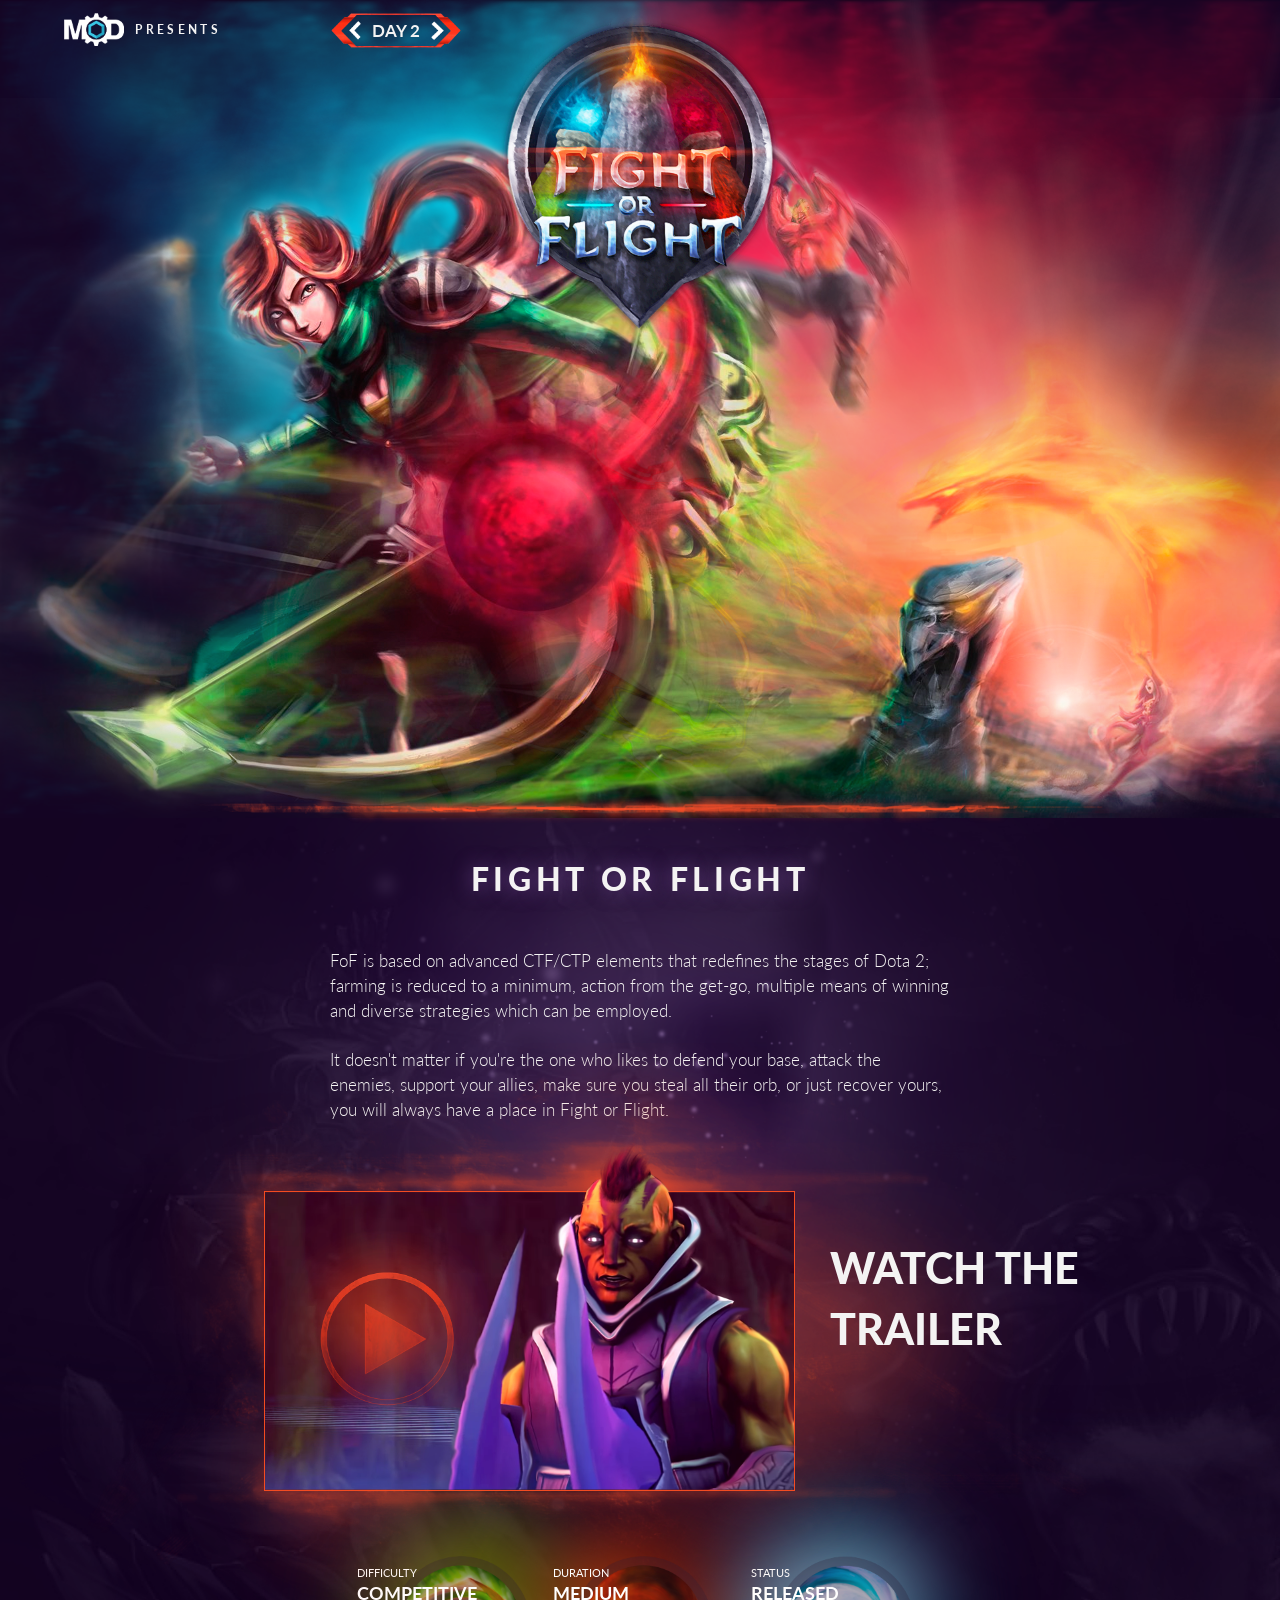
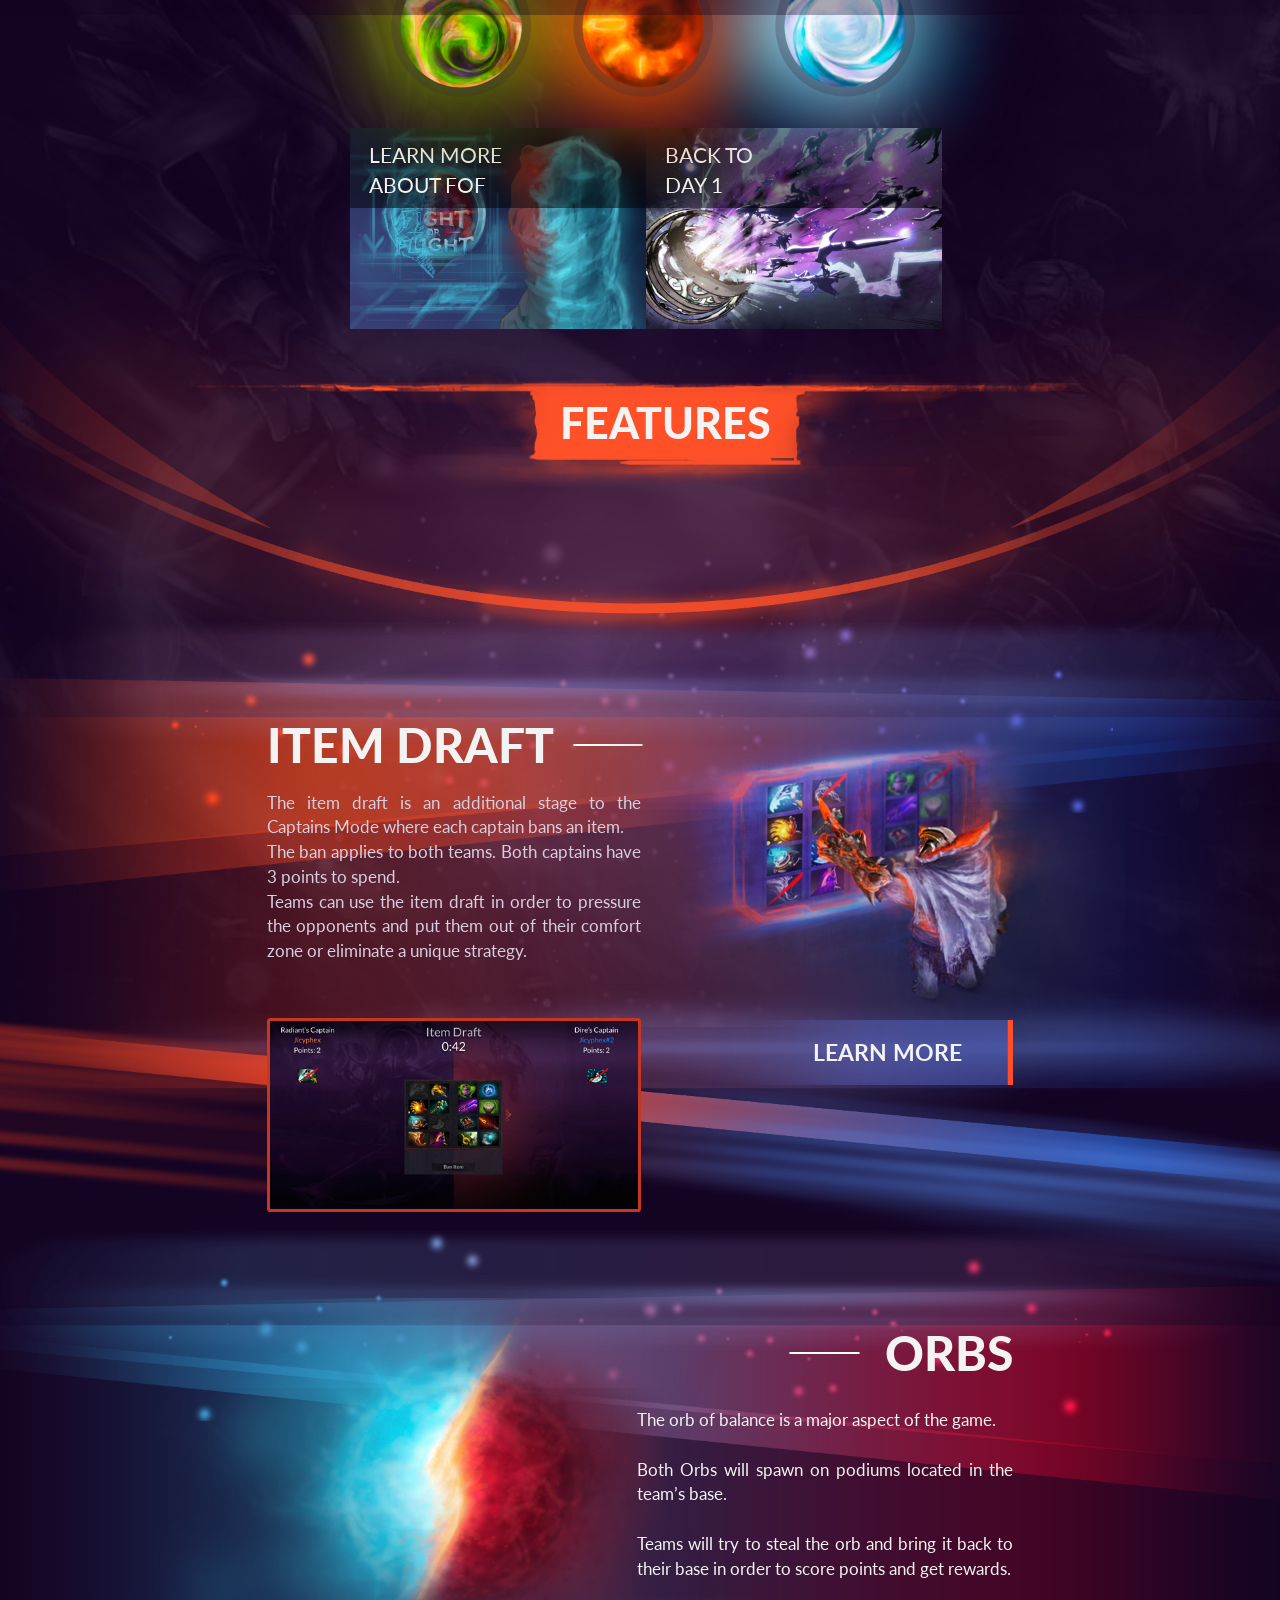
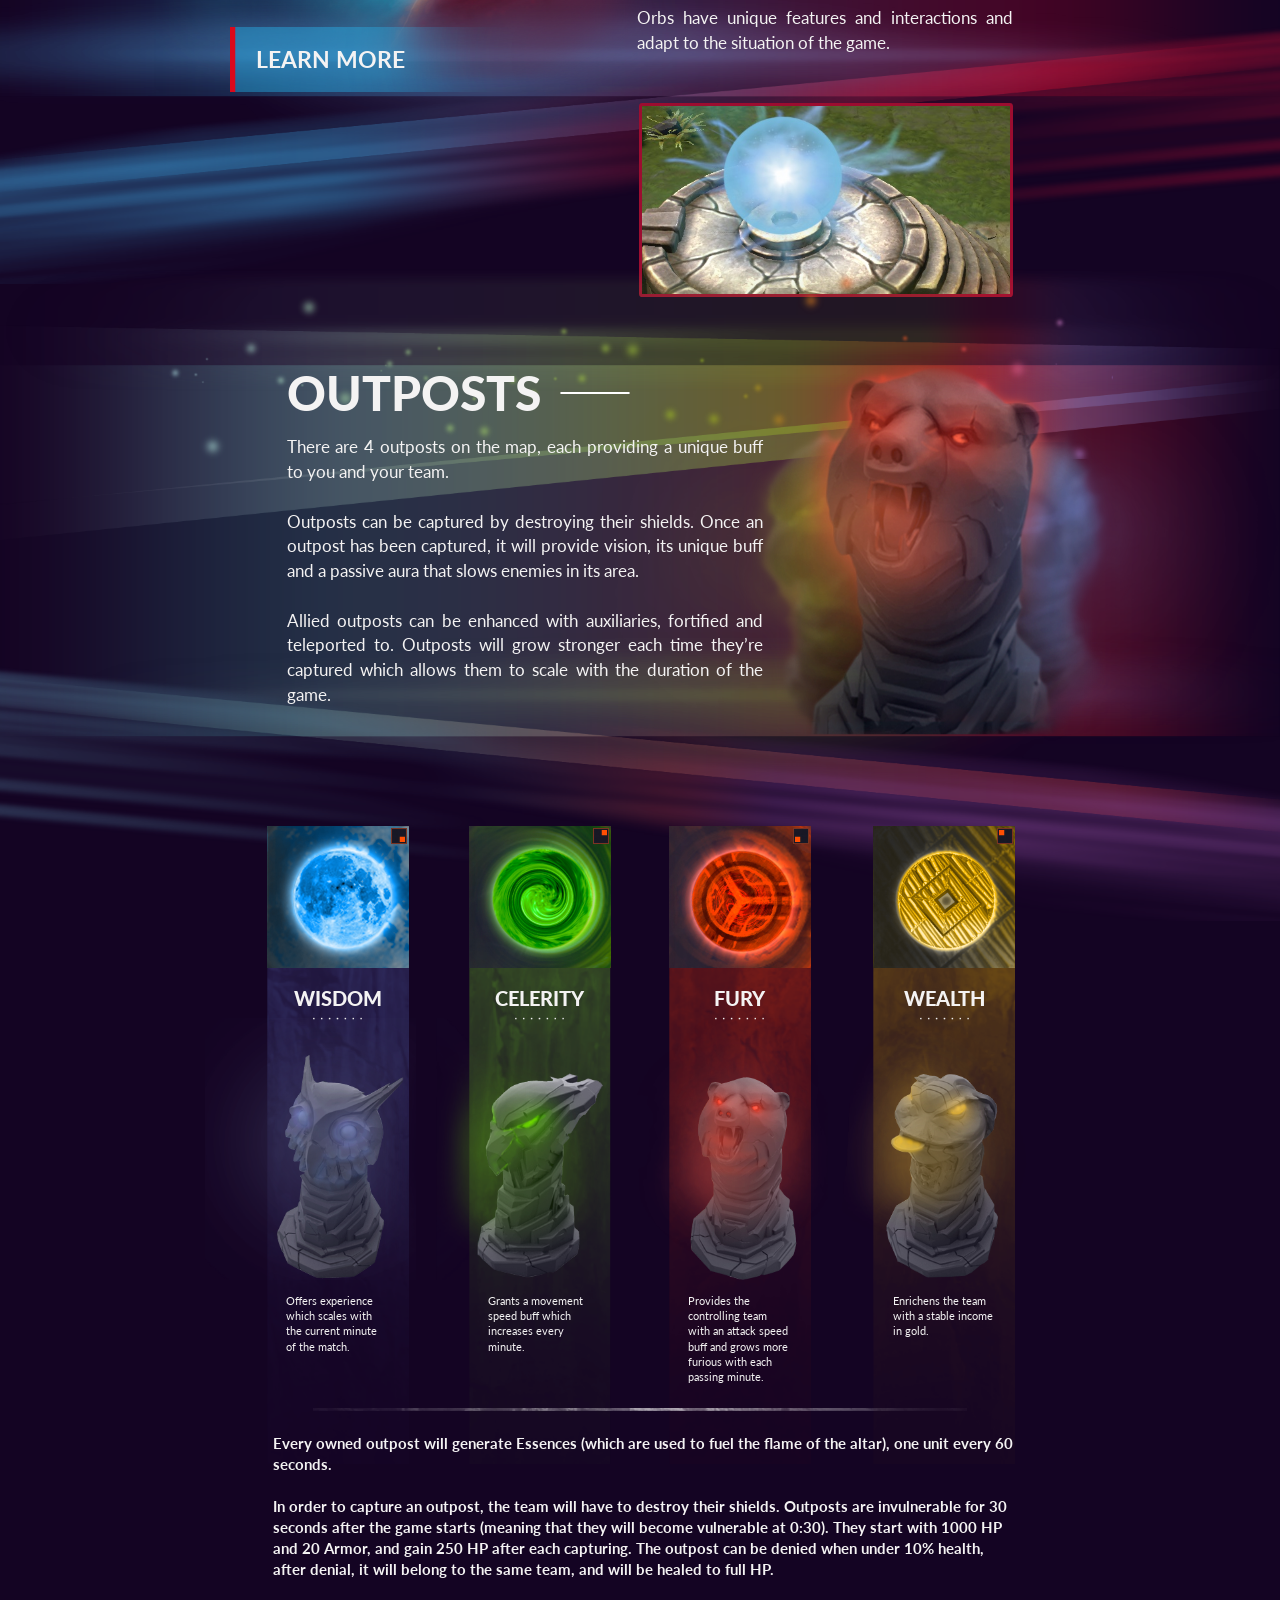
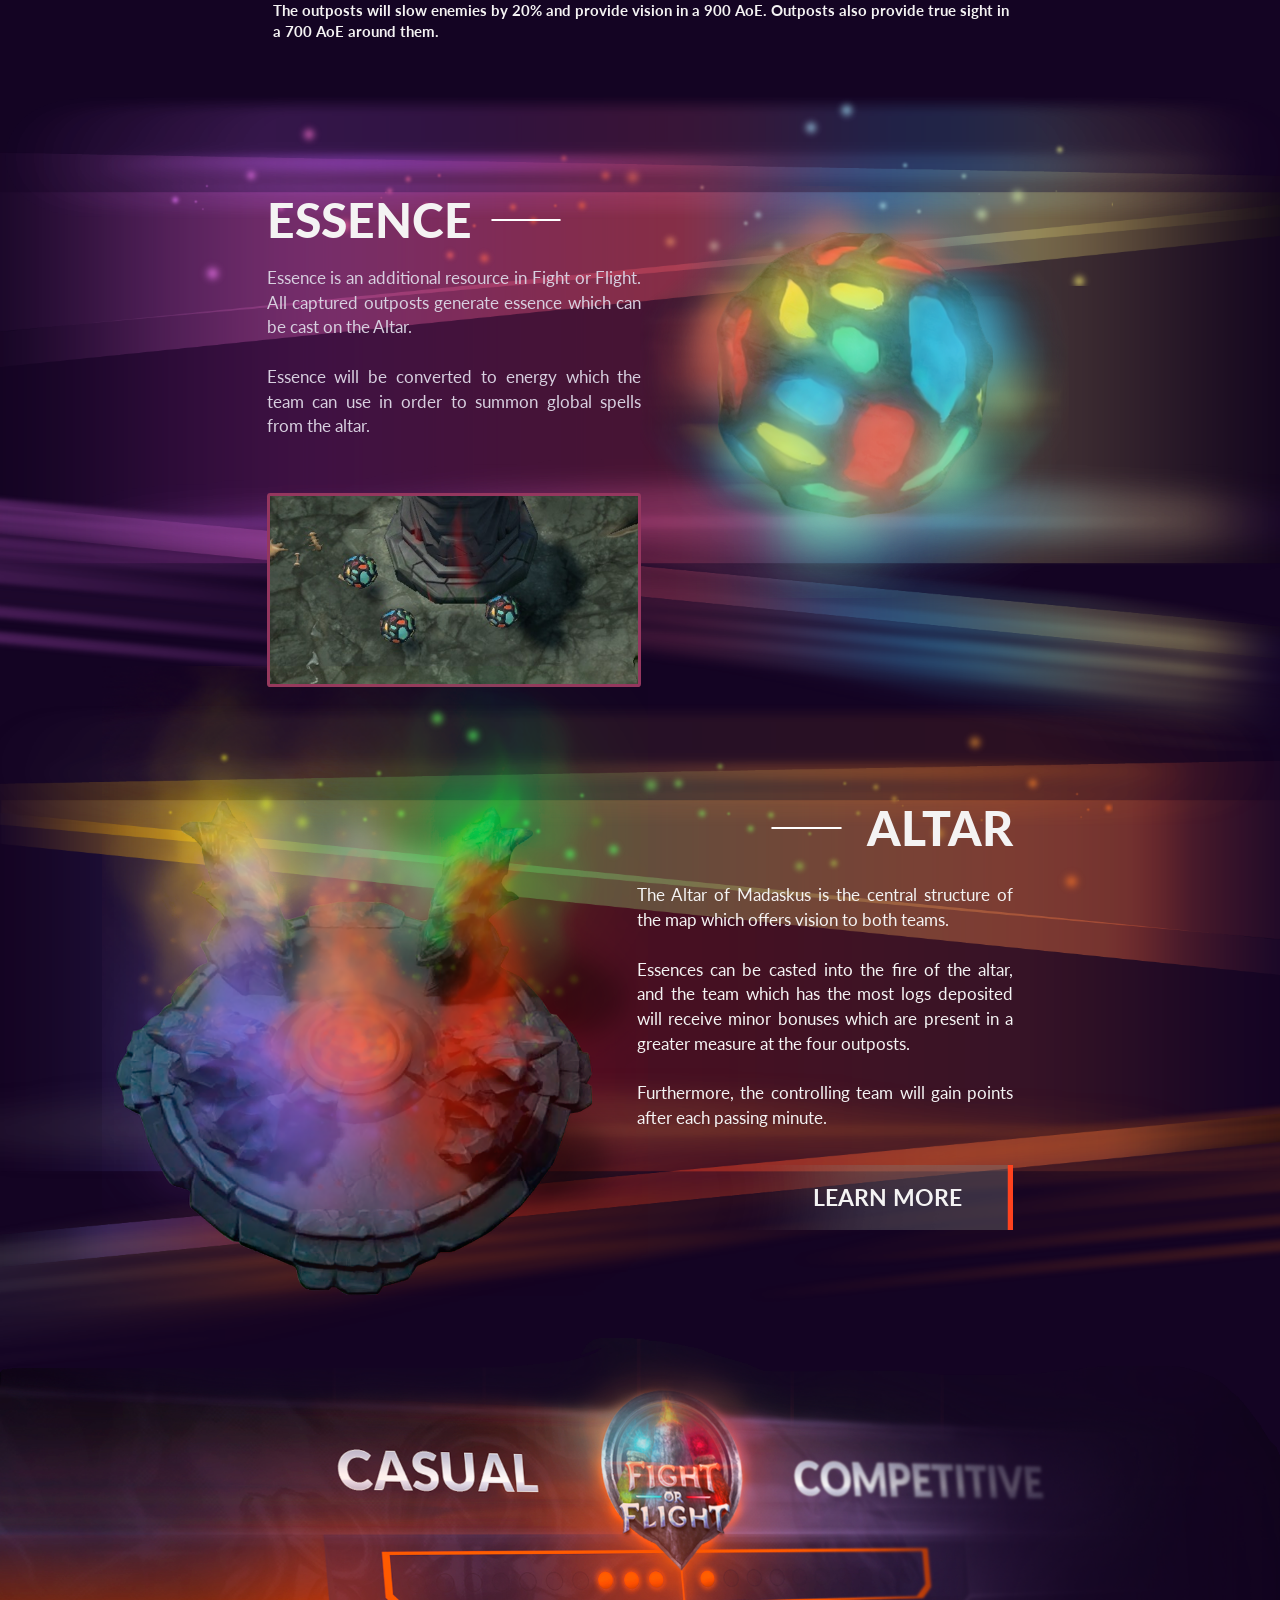
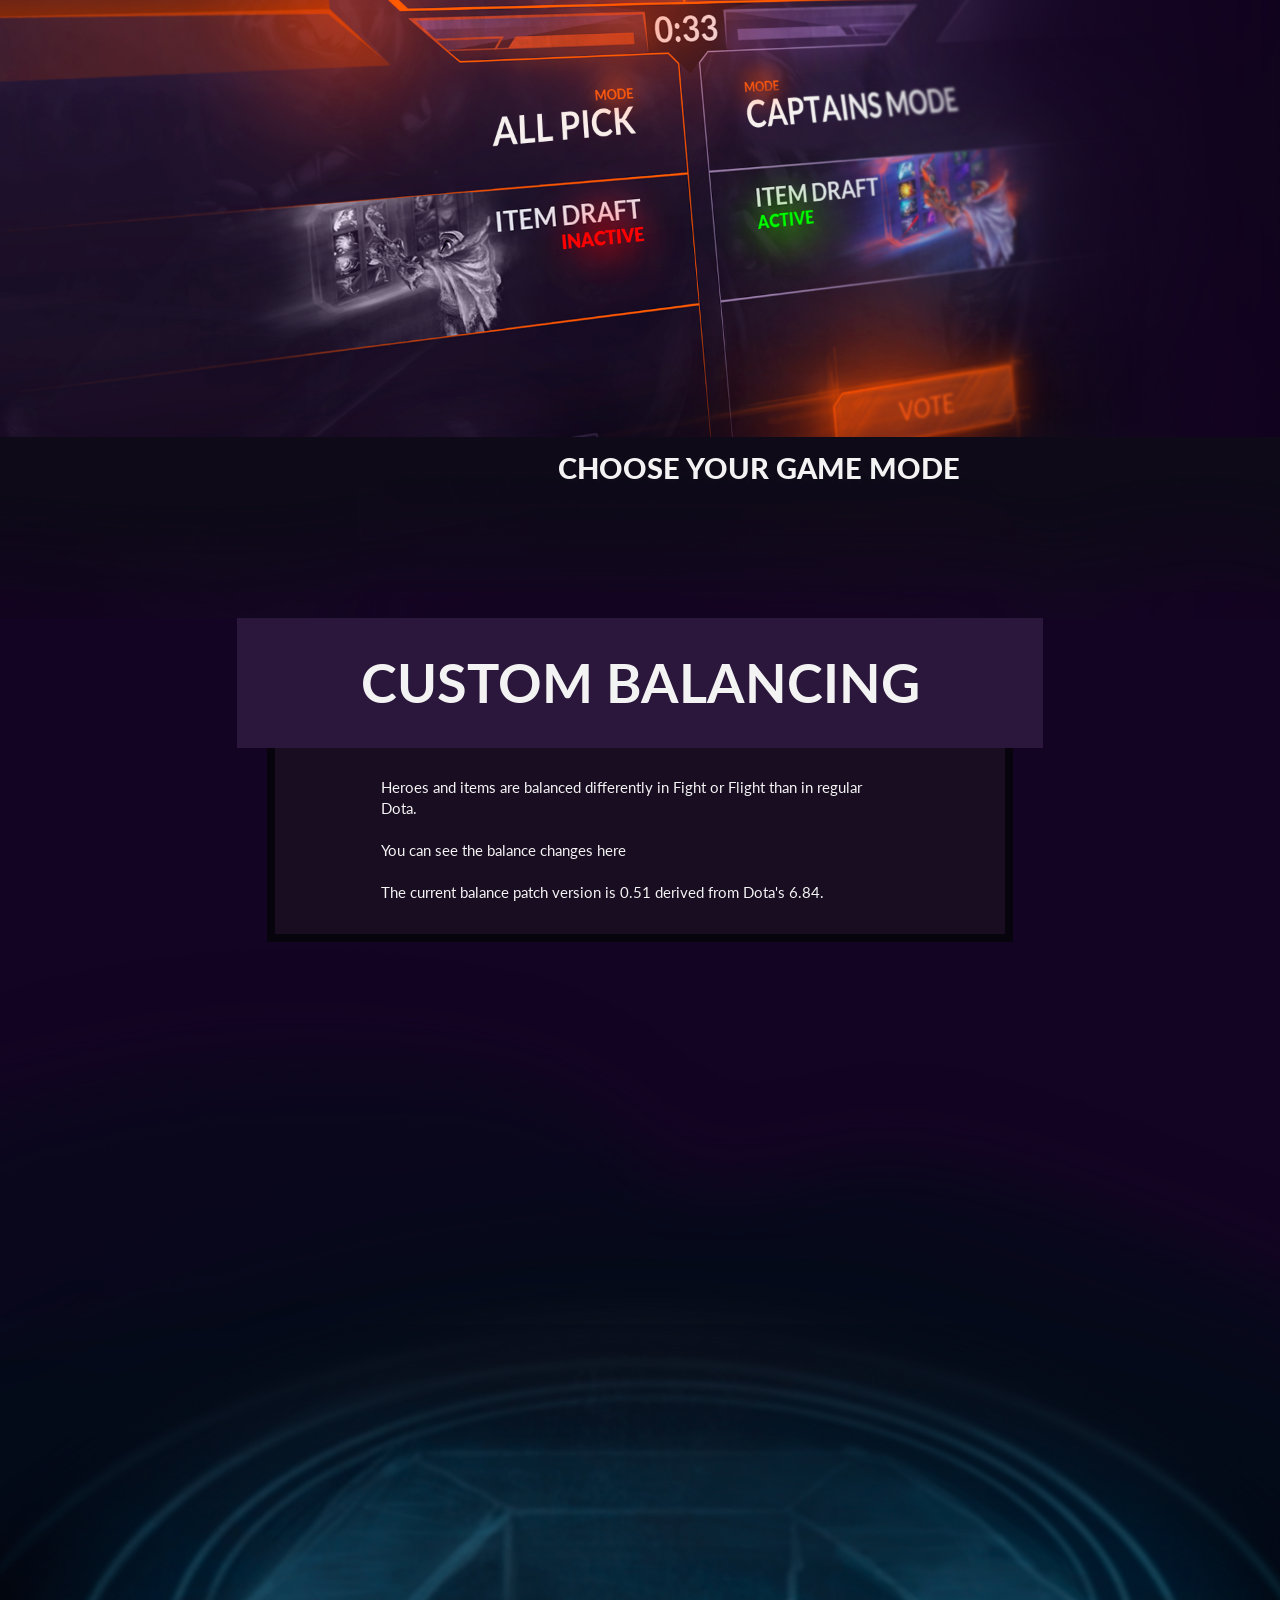
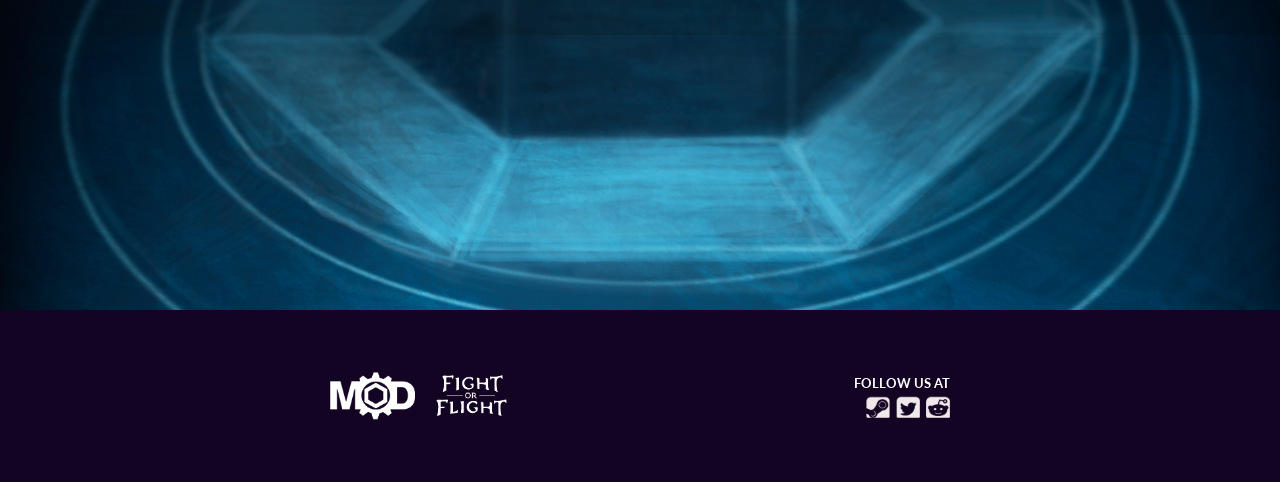
==== day2.html @ 3e9f9782 "Added day 2" ====
<!DOCTYPE html>
<html>
<head>
	<meta name="robots" content="noindex">

	<title>Fight or Flight - Day 2 The Game</title>
	<!--[if IE]><link rel="shortcut icon" href="images/favicons/ie-fof.ico"><![endif]-->
	<link rel="icon" href="images/favicons/modern-fof.png">
	<link rel="apple-touch-icon-precomposed" href="images/favicons/apple-touch-fof.png">
	<link rel="stylesheet" type="text/css" href="css/bootstrap.css">
	<link href='https://fonts.googleapis.com/css?family=Lato:400,300,700,900' rel='stylesheet' type='text/css'>
	<link rel="stylesheet" type="text/css" href="css/day2.css">
</head>
<body>
	<div id="fof-header">
		<img class="logo" src="/images/day2/logo.png"></img>
		<img class="mod-logo" src="/images/day2/full-mod-logo.png">
		<div class="presents-text">Presents</div>
		<div id="nav">
			<div class="text">Day 2</div>
			<a href="/day1.html">
				<div class="prev">
					<div class="left"></div>
				</div>
			</a>
			<a href="/day1.html">
				<div class="next">
					<div class="right"></div>
				</div>
			</a>
		</div>
		<div class="divider-main"></div>
	</div>

	<div id="main">
		<div class="title">Fight or Flight</div>
		<div class="description">
			FoF is based on advanced CTF/CTP elements that redefines the stages of Dota 2; farming is reduced to a minimum, action from the get-go, multiple means of winning and diverse strategies which can be employed.
			<br/>
			<br/>
			It doesn't matter if you're the one who likes to defend your base, attack the 
			enemies, support your allies, make sure you steal all their orb, or just recover yours, you will always have a place in Fight or Flight.
		</div>
		
		<div id="trailer">
			<div class="background"></div>
			<div class="video"></div>
			<div class="anti-mage"></div>
			<a href="#">
				<div class="play-button"></div>
			</a>
			<div class="text">Watch the trailer</div>
		</div>

		<div id="characteristics">
			<div class="icon-blur difficulty"></div>
			<div class="icon-blur duration"></div>
			<div class="icon-blur status"></div>

			<div class="icon difficulty"></div>
			<div class="icon duration"></div>
			<div class="icon status"></div>

			<div class="shadow"></div>
			
			<div class="info">
				<div class="characteristic first">
					<div class="title">Difficulty</div>
					<div class="text">Competitive</div>
				</div>

				<div class="characteristic second">
					<div class="title">Duration</div>
					<div class="text">Medium</div>
				</div>

				<div class="characteristic third">
					<div class="title">Status</div>
					<div class="text">Released</div>
				</div>
			</div>
		</div>

		<div id="banners">
			<a href="#">
				<div class="banner learn-fof">
					<div class="title">Learn more<br/> about FoF</div>
				</div>
			</a>
			
			<a href="#">
				<div class="banner day-one">
					<div class="title">Back to<br/> Day 1</div>
				</div>
			</a>
		</div>

		<div id="features">
			<div class="background"></div>
			<div class="title"><div class="text">Features</div></div>
		</div>

		<div id="item-draft">
			<div class="background"></div>
			<div class="particles"></div>
			<div class="art"></div>
			<div class="title">Item Draft</div>
			<img class="image" src="images/day2/itemdraft-main.png"></img>
			<a href="#"><div class="learn"><div class="text">Learn more</div></div></a>
			<img class="screen" src="images/day2/itemdraft-screen.png"></img>
			<div class="description">
				The item draft is an additional stage to the Captains Mode where each captain bans an item.<br/>
				The ban applies to both teams. Both captains have 3 points to spend.<br/>
				Teams can use the item draft in order to pressure the opponents and put them out of their comfort zone or eliminate a unique strategy.
			</div>
		</div>

		<div id="orbs">
			<div class="background"></div>
			<div class="particles"></div>
			<div class="art"></div>
			<div class="title">Orbs</div>
			<img class="image" src="images/day2/orbs-main.png"></img>
			<a href="#"><div class="learn"><div class="text">Learn more</div></div></a>
			<div class="screen"></div>
			<div class="description">
				The orb of balance is a major aspect of the game.  
				<br/>
				<br/>
				Both Orbs will spawn on podiums located in the team’s base.
				<br/>
				<br/>
				Teams will try to steal the orb and bring it back to their base in order to score points and get rewards.
				<br/>
				<br/>
				Orbs have unique features and interactions and  adapt to the situation of the game.
			</div>
		</div>

		<div id="outposts">
			<div class="background"></div>
			<div class="particles"></div>
			<div class="art"></div>
			<div class="title">Outposts</div>
			<div class="image"></div>
			<div class="description">
				There are 4 outposts on the map, each providing a unique buff to you and your team. 
				<br/>
				<br/>
				Outposts can be captured by destroying their shields.
				Once an outpost has been captured, it will provide vision, its unique buff and a passive aura that slows enemies in its area. 
				<br/>
				<br/>
				Allied outposts can be enhanced with auxiliaries, fortified and teleported to. Outposts will grow stronger each time they’re captured which allows them to scale with the duration of the game.
			</div>

			<div class="outpost wisdom first">
				<div class="background"></div>
				<div class="icon"></div>
				<div class="outpost-image"></div>
				<div class="position br"></div>
				<div class="title">Wisdom</div>
				<div class="description">Offers experience which scales with the current minute of the match.</div>
			</div>
			<div class="outpost celerity second">
				<div class="background"></div>
				<div class="icon"></div>
				<div class="outpost-image"></div>
				<div class="position tr"></div>
				<div class="title">Celerity</div>
				<div class="description">Grants a movement speed buff which increases every minute.</div>
			</div>
			<div class="outpost fury third">
				<div class="background"></div>
				<div class="icon"></div>
				<div class="outpost-image"></div>
				<div class="position bl"></div>
				<div class="title">Fury</div>
				<div class="description">Provides the controlling team with an attack speed buff and grows more furious with each passing minute.</div>
			</div>
			<div class="outpost wealth fourth">
				<div class="background"></div>
				<div class="icon"></div>
				<div class="outpost-image"></div>
				<div class="position tl"></div>
				<div class="title">Wealth</div>
				<div class="description">Enrichens the team with a stable income in gold.</div>
			</div>

			<div class="divider"></div>
			<div class="info">
				Every owned outpost will generate Essences (which are used to fuel the flame of the altar), one unit every 60 
				seconds.
				<br/>
				<br/>
				In order to capture an outpost, the team will have to destroy their shields. Outposts are invulnerable for 30 
				seconds after the game starts (meaning that they will become vulnerable at 0:30). They start with 1000 HP and 20 Armor, and gain 250 HP after each capturing. The outpost can be denied when under 10% health, after denial, it will belong to the same team, and will be healed to full HP.
				<br/>
				<br/>
				The outposts will slow enemies by 20% and provide vision in a 900 AoE. Outposts also provide true sight in a 700 AoE around them.
			</div>
		</div>

		<div id="essence">
			<div class="background"></div>
			<div class="particles"></div>
			<div class="art"></div>
			<div class="title">Essence</div>
			<img class="image" src="images/day2/essence-main.png"></img>
			<img class="screen" src="images/day2/essence-screen.png"></img>
			<div class="description">
				Essence is an additional resource in Fight or Flight. All captured outposts generate essence which can be cast on the Altar.
				<br/>
				<br/>
				Essence will be converted to energy which the team can use in order to summon global spells from the altar.
			</div>
		</div>

		<div id="altar">
			<div class="background"></div>
			<div class="particles"></div>
			<div class="art"></div>
			<div class="title">Altar</div>
			<img class="image" src="images/day2/altar-main.png"></img>
			<a href="#"><div class="learn"><div class="text">Learn more</div></div></a>
			<div class="description">
				The Altar of Madaskus is the central structure of the map which offers vision to both teams.
				<br/>
				<br/>
				Essences can be casted into the fire of the altar, and the team which has the most logs deposited will receive minor bonuses which are present in a greater measure at the four outposts.
				<br/>
				<br/>
				Furthermore, the controlling team will gain points after each passing minute.
			</div>
		</div>

		<div id="gamemode">
			<div class="background"></div>
			<div class="title">Choose your Game Mode</div>
		</div>

		<div id="changelog">
			<div class="header">
				<div class="title">Custom Balancing</div>
			</div>
			<div class="main">
				<div class="info">
					Heroes and items are balanced differently in Fight or Flight than in regular Dota. 
					<br/>
					<br/>
					You can see the balance changes here
					<br/>
					<br/>
					The current balance patch version is 0.51 derived from Dota's 6.84.
				</div>
			</div>
		</div>
	</div>

	<img class="mod-art" src="images/day2/mod-art.png">

	<footer>
		<img class="footer-logo" id="mod-logo" src="/images/day3/mod-logo.png"></img>
		<img class="footer-logo" id="fof-logo" src="/images/day3/fof-logo.png"></img>
		
		<div id="social-media">
			<span id="follow-us">Follow us at</span>
			<a href="#"><span class="social-logo social-first" id="social-reddit"></span></a>
			<a href="#"><span class="social-logo" id="social-twitter"></span></a>
			<a href="#"><span class="social-logo" id="social-steam"></span></a>
		</div>

	</footer>

	<svg height="0" xmlns="http://www.w3.org/2000/svg">
	    <filter id="drop-shadow">
	        <feGaussianBlur in="SourceAlpha" stdDeviation="4"/>
	        <feOffset dx="0" dy="0" result="offsetblur"/>
	        <feFlood flood-color="rgba(32,2,33,0.95)"/>
	        <feComposite in2="offsetblur" operator="in"/>
	        <feMerge>
	            <feMergeNode/>
	            <feMergeNode in="SourceGraphic"/>
	        </feMerge>
	    </filter>
	</svg>
</body>
</html>
---- css/day2.css ----
body{
	background-color: #140423;
	font-family: 'Lato', sans-serif;
	font-weight: 400;
	color: #f4f3f3;
}

footer{
	position: absolute;
	left: 0;
	right: 0;
	width: 51.6vw;
	height: 13.4375vw;
	margin: 0 auto;
}

.mod-art{
	position: relative;
	width: 100%;
}

.social-logo{
	max-width: 32px;
	width: 24.24242424242424%;
	height: 1.66vw;
	background-repeat: no-repeat;
	background-size: 100%;
	float: right;
	margin-right: 6.060606060606061%;
}

.social-first{
	margin-right: 0;
}

.footer-logo{
	position: relative;
	top: 50%;
	transform: translateY(-50%);
	float: left;
	margin: 0 auto;
	margin-left: 3.125%;
	background-repeat: no-repeat;
	background-size: 100%;
}

#mod-logo{
	max-width: 127px;
	width: 12.80241935483871%;
	height: 3.69vw;
}

#fof-logo{
	max-width: 108px;
	width: 10.88709677419355%;
	height: 3.33vw;
}

#social-media{
	position: relative;
	top: 50%;
	transform: translateY(-50%);
	float: right;
	width: 15%;
	margin: 0 auto;
	margin-right: 3.125%;
}

#follow-us{
	position: relative;
	float: right;
	text-transform: uppercase;
	font-weight: 700; 
	font-size: 1vw;
	color: white;
	width: 100%;
	text-align: right;
	margin-bottom: 5%;
}

#social-steam{
	background-image: url("../images/day3/steam-logo.png");
}

#social-twitter{
	background-image: url("../images/day3/twitter-logo.png");
}

#social-reddit{
	background-image: url("../images/day3/reddit-logo.png");
}

a:link, a:visited{
	color: #f4f3f3;
}

#fof-header{
	top: 0;
	left:0; 
	right:0;
	margin: 0 auto;
	position: absolute;
	width: 100%;
	height: 63.90625vw;
	background-image: url("../images/day2/wallpaper.png");
	background-repeat: no-repeat;
	background-size: 100% 63.90625vw;
}

#fof-header .logo{
	top: 0;
	left:0; 
	right:0;
	position: absolute;
	width: 20.8vw;
	height: 25.72vw;
	margin: 0 auto;
	-webkit-filter: drop-shadow(0 0 3.80vw rgba(32,2,33,0.95));
    filter: url(#drop-shadow);
    -ms-filter: "progid:DXImageTransform.Microsoft.Dropshadow(OffX=0, OffY=0, Color='#200221')";
    filter: "progid:DXImageTransform.Microsoft.Dropshadow(OffX=0, OffY=0, Color='#200221')";
}

#fof-header .mod-logo{
	position: absolute;
	width: 4.6875vw;
	height: 2.60vw;
	left: 5vw;
	top: 0.989vw;
}

#fof-header .presents-text{
	position: absolute;
	top: 1.65vw;
	left: 10.57vw;
	text-transform: uppercase;
	font-size: 0.9375vw;
	font-weight: 700;
	letter-spacing: 0.260vw;
}

#nav{
	position: absolute;
	width: 10.20vw;
	height: 2.70vw;
	top: 1.04vw;
	left: 25.83vw;
	background-image: url("../images/nav-bg.png");
	background-repeat: no-repeat;
	background-size: 100%;
}

#nav .prev{
	position: absolute;
	width: 2.8125vw;
	height: 100%;
}

#nav .next{
	position:absolute;
	right: 0;
	width: 2.8125vw;
	height: 100%;
}

#nav .left{
	position: absolute;
	width: 0.989vw;
	height: 1.510vw;
	top: 0.57vw;
	left: 1.40625vw;
	background-image: url("../images/arrow-left.png");
	background-repeat: no-repeat;
	background-size: 100%;
}

#nav .right{
	position: absolute;
	width: 0.989vw;
	height: 1.510vw;
	top: 0.57vw;
	left: 0.45vw;
	background-image: url("../images/arrow-right.png");
	background-repeat: no-repeat;
	background-size: 100%;
}

#nav .text{
	float: left;
	text-transform: uppercase;
	font-weight: 700;
	font-size: 1.3541vw;
	position: relative;
	top: 50%;
	transform: translateY(-50%);
	width: 100%;
	text-align: center;
}

.divider-main{
	position: absolute;
	width: 100%;
	height: 2.083vw;
	background-image: url("../images/day2/dividing-line.png");
	background-repeat: no-repeat;
	background-size: 100%;
	top: 62.2vw;
}

#main{
	width: 100%;
	background-image: url("../images/day2/main-bg.png");
	background-repeat: no-repeat;
	background-size: 100%; 
	margin-top: 63vw;
}

#main > .title{
	width: 100%;
	padding-top: 3.90625vw;
	font-weight: 900;
	font-size: 2.5vw;
	text-align: center;
	text-transform: uppercase;
	text-shadow: 0 0 1.511vw rgba(159, 109, 202, 0.59);
	letter-spacing: 0.3645833333333333vw;
}

#main > .description{
	width: 48.4375vw;
	margin: 0 auto;
	font-size: 1.35412vw;
	margin-top: 3.7vw;
	font-weight: 300;
}

#trailer{
	position: relative;
	width: 100%;
	height: 31.25vw;
	z-index: 2;
}

#trailer > .background{
	position: absolute;
	top: -6.25vw;
	left: 6.77vw;
	width: 78.646vw;
	height: 52.5vw;
	background-image: url("../images/day2/trailer-bg.png");
	background-repeat: no-repeat;
	background-size: 100%;
}

#trailer .anti-mage{
	position: absolute;
	top: 1.40625vw;
	left: 20.729vw;
	width: 41.6145vw;
	height: 27.34375vw;
	background-image: url("../images/day2/am-trailer.png");
	background-repeat: no-repeat;
	background-size: 100%;
}

#trailer .video{
	position: absolute;
	top: 5.35vw;
	left: 20.65vw;
	width: 41.45vw;
	height: 23.4vw;
	border: 1px solid #f44c21;	
}

#trailer .play-button{
	position: absolute;
	top: 5.28vw;
	left: 20.65vw;
	width: 41.45vw;
	height: 23.4vw;
	background-image: url("../images/day2/play-trailer.png");
	background-repeat: no-repeat;
	background-size: 100%;
}

#trailer .text{
	position: absolute;
	width: 19.5vw;
	top: 9vw;
	right: 15.625vw;
	text-transform: uppercase;
	font-size: 3.33vw;
	font-weight: 900;
}

#characteristics{
	width: 100%;
	height: 16vw;
	position: relative;
	z-index: 1;
}

#characteristics .shadow{
	position: absolute;
	width: 100%;
	height: 25.46875vw;
	top: -18.229vw;
	background-image: url("../images/day2/characteristics-shadow.png");
	background-repeat: no-repeat;
	background-size: 100%;
	opacity: 0.33;
	pointer-events: none;
}

#characteristics .info{
	position: absolute;
	width: 100%;
	height: 25.46875vw;
	top: -18.229vw;
}

#characteristics .icon{
	position: absolute;
	top: 2.6042vw;
	width: 10.989vw;
	height: 11.0416vw;
	background-repeat: no-repeat;
	background-size: 100%;
}

#characteristics .icon.difficulty{
	left: 30.521vw;
	background-image: url("../images/day2/difficulty-icon.png");
}

#characteristics .icon.duration{
	left: 44.7395vw;
	background-image: url("../images/day2/duration-icon.png");
}

#characteristics .icon.status{
	left: 60.5208vw;
	background-image: url("../images/day2/status-icon.png");
}

#characteristics .icon-blur{
	position: absolute;
	top: -8.7vw;
	width: 32.5vw;
	height: 32.5vw;
	background-repeat: no-repeat;
	background-size: 100%;
	pointer-events: none;
}

#characteristics .icon-blur.difficulty{
	left: 20.5vw;
	background-image: url("../images/day2/difficulty-under-bg.png");
}

#characteristics .icon-blur.duration{
	left: 34.5vw;
	background-image: url("../images/day2/duration-under-bg.png");
}

#characteristics .icon-blur.status{
	left: 49vw;
	background-image: url("../images/day2/status-under-bg.png");
}

.characteristic{
	position: absolute;
	text-transform: uppercase;
	bottom: 0;
	margin-bottom: 0.625vw;
}

.characteristic > .title{
	font-size: 0.890625vw;
	color: #ffffff;
}

.characteristic .text{
	font-size: 1.4171875vw;
	font-weight: 700;
	color: #ffffff;
}

.characteristic.first{
	left: 27.8645vw;
}

.characteristic.second{
	left: 43.177vw;
}

.characteristic.third{
	left: 58.698vw;
}

#banners{
	position: relative;
	width: 100%;
	height: 15.7291vw;
}

#banners .banner > .title{
	width: 100%;
	padding-left: 1.510vw;
	padding-top: 0.9375vw;
	height: 6.25vw;
	background-color: rgba(0,0,0,0.5);
	text-transform: uppercase;
	font-size: 1.666vw;
}

#banners .learn-fof{
	position: absolute;
	width: 23.125vw;
	height: 15.7291vw;
	left: 27.32vw;
	background-image: url("../images/day2/learn-fof.png");
	background-repeat: no-repeat;
	background-size: 100%;
}

#banners .day-one{
	position: absolute;
	width: 23.125vw;
	height: 15.7291vw;
	left: 50.46875vw;
	background-image: url("../images/day2/day1.png");
	background-repeat: no-repeat;
	background-size: 100%;
}

#features {
	position: relative;
	width: 100%;
	height: 20.83vw;
	top: 3.5vw;
}

#features > .background{
	position: absolute;
	top: -13.020vw;
	width: 100%;
	height: 46.875vw;
	background-image: url("../images/day2/features-bg.png");
	background-repeat: no-repeat;
	background-size: 100%;
	pointer-events: none;
}

#features > .title{
	position: absolute;
	left: 0;
	right: 0;
	margin: 0 auto;
	width: 69.375vw;
	height: 8.854vw;
	text-transform: uppercase;
	font-size: 3.333vw;
	font-weight: 900;
	text-align: center;
	background-image: url("../images/day2/features-title-bg.png");
	background-repeat: no-repeat;
	background-size: 100%;
}

#features > .title > .text{
	margin-top: 1.55vw;
	margin-left: 4vw;
}

#item-draft{
	top: 9vw;
	position: relative;
	width: 100%;
	height: 55vw;
}

#item-draft > .background{
	position: absolute;
	top: -2.6041vw;
	width: 100%;
	height: 39.895vw;
	background-image: url("../images/day2/itemdraft-bg.png");
	background-repeat: no-repeat;
	background-size: 100%;
}

#item-draft .particles{
	position: absolute;
	left: 0;
	right: 0;
	margin: 0 auto;
	top: -7vw;
	width: 73.90625vw;
	height: 15vw;
	background-image: url("../images/day2/itemdraft-particles.png");
	background-repeat: no-repeat;
	background-size: 100%;
}

#item-draft .art{
	position: absolute;
	top: -7.03125vw;
	width: 100%;
	height: 52.03125vw;
	background-image: url("../images/day2/itemdraft-art.png");
	background-repeat: no-repeat;
	background-size: 100%;
}

#item-draft > .title{
	position: absolute;
	left: 20.833vw;
	text-transform: uppercase;
	font-weight: 900;
	font-size: 3.75vw;
}

#item-draft > .title:after{
	content: ' ';
	position: absolute;
	right: -7vw;
	top: 2.604vw;
    width: 5.5vw;  
    height: 0.15vw; 
 	border: 0.15vw solid white;
 	-moz-border-radius: 0.261vw;
	-webkit-border-radius: 0.261vw;
	border-radius: 0.261vw; /* future proofing */
	-khtml-border-radius: 0.261vw; /* for old Konqueror browsers */
}

#item-draft > .description{
	position: absolute;
	left: 20.833vw;
	top: 6.25vw;
	width: 29.2708vw;
	font-size: 1.354vw;
	text-align: justify;
	color: #d7cfdf;
}

#item-draft .screen{
	position: absolute;
	width: 29.2708vw;
	height: 15.15625vw;
	left: 20.833vw;
	top: 24vw;
	border: 0.30vw solid #c63620;
	-moz-border-radius: 0.261vw;
	-webkit-border-radius: 0.261vw;
	border-radius: 0.261vw; /* future proofing */
	-khtml-border-radius: 0.261vw; /* for old Konqueror browsers */
}

#item-draft .image{
	position: absolute;
	left: 43.6458vw;
	width: 44.21875vw;
	height: 30.78125vw;
}

#item-draft .learn{
	position: absolute;
	top: 24.2vw;
	right: 20.83vw;
	font-size: 1.822917vw;
	font-weight: 700;
	width: 25.625vw;
	height: 5.1041vw;
	text-transform: uppercase;
	background-image: url("../images/day2/itemdraft-learnmore-inactive.png");
	background-repeat: no-repeat;
	background-size: 100%;
}

#item-draft .learn:hover{
	background-image: url("../images/day2/itemdraft-learnmore-active.png");
}

#item-draft .learn .text{
	margin-top: 1.25vw;
	margin-left: 10vw;
}

#orbs{
	position: relative;
	width: 100%;
	height: 50vw;
	top: 1.5vw;
}

#orbs > .background{
	position: absolute;
	top: -2.6041vw;
	width: 100%;
	height: 39.895vw;
	background-image: url("../images/day2/orbs-bg.png");
	background-repeat: no-repeat;
	background-size: 100%;
}

#orbs .particles{
	position: absolute;
	left: 0;
	right: 0;
	margin: 0 auto;
	top: -7vw;
	width: 73.90625vw;
	height: 15vw;
	background-image: url("../images/day2/orbs-particles.png");
	background-repeat: no-repeat;
	background-size: 100%;
}

#orbs .art{
	position: absolute;
	top: -7.03125vw;
	width: 100%;
	height: 52.03125vw;
	background-image: url("../images/day2/orbs-art.png");
	background-repeat: no-repeat;
	background-size: 100%;
}


#orbs > .title{
	position: absolute;
	right: 20.83vw;
	text-transform: uppercase;
	font-weight: 900;
	font-size: 3.75vw;
}

#orbs > .title:before{
	content: ' ';
	position: absolute;
	left: -7.5vw;
	top: 2.604vw;
    width: 5.5vw;  
    height: 0.15vw; 
 	border: 0.15vw solid white;
 	-moz-border-radius: 0.261vw;
	-webkit-border-radius: 0.261vw;
	border-radius: 0.261vw; /* future proofing */
	-khtml-border-radius: 0.261vw; /* for old Konqueror browsers */
}

#orbs > .description{
	position: absolute;
	top: 7vw;
	right: 20.83vw;
	width: 29.4271vw;
	text-align: justify;
	font-size: 1.354vw;
}

#orbs .image{
	position: absolute;
	top: -1.6vw;
	left: 12vw;
	width: 44.21875vw;
	height: 30.78125vw;
}

#orbs .learn{
	position: absolute;
	top: 24.1vw;
	left: 18vw;
	font-size: 1.822917vw;
	font-weight: 700;
	width: 25.625vw;
	height: 5.1041vw;
	text-transform: uppercase;
	background-image: url("../images/day2/orbs-learnmore-inactive.png");
	background-repeat: no-repeat;
	background-size: 100%;
}

#orbs .learn:hover{
	background-image: url("../images/day2/orbs-learnmore-active.png");
}

#orbs .learn .text{
	margin-top: 1.25vw;
	margin-left: 2vw;
}

#orbs .screen{
	position: absolute;
	right: 20.83vw;
	width: 29.2708vw;
	height: 15.15625vw;
	top: 30vw;
	background-image: url("../images/day2/orbs-screen1.png");
	background-repeat: no-repeat;
	background-size: 100%;
	border: 0.30vw solid #9c0d30;
	-moz-border-radius: 0.261vw;
	-webkit-border-radius: 0.261vw;
	border-radius: 0.261vw; /* future proofing */
	-khtml-border-radius: 0.261vw; /* for old Konqueror browsers */
}

#orbs .screen:hover{
	background-image: url("../images/day2/orbs-screen2.png");
}

#outposts{
	position: relative;
	width: 100%;
	height: 104vw;
	top: 1.5vw;
}

#outposts > .background{
	position: absolute;
	top: -2.6041vw;
	width: 100%;
	height: 39.896vw;
	background-image: url("../images/day2/outposts-bg.png");
	background-repeat: no-repeat;
	background-size: 100%;
}

#outposts .particles{
	position: absolute;
	left: 0;
	right: 0;
	margin: 0 auto;
	top: -7vw;
	width: 73.90625vw;
	height: 15vw;
	background-image: url("../images/day2/outposts-particles.png");
	background-repeat: no-repeat;
	background-size: 100%;
}

#outposts .art{
	position: absolute;
	top: -7.03125vw;
	width: 100%;
	height: 51vw;
	background-image: url("../images/day2/outposts-art.png");
	background-repeat: no-repeat;
	background-size: 100%;
}


#outposts > .title{
	position: absolute;
	left: 22.395vw;
	text-transform: uppercase;
	font-weight: 900;
	font-size: 3.75vw;
}

#outposts > .title:after{
	content: ' ';
	position: absolute;
	right: -7vw;
	top: 2.604vw;
    width: 5.5vw;  
    height: 0.15vw; 
 	border: 0.15vw solid white;
 	-moz-border-radius: 0.261vw;
	-webkit-border-radius: 0.261vw;
	border-radius: 0.261vw; /* future proofing */
	-khtml-border-radius: 0.261vw; /* for old Konqueror browsers */
}

#outposts > .description{
	position: absolute;
	left: 22.395vw;
	top: 6vw;
	width: 37.24vw;
	text-align: justify;
	font-size: 1.354vw;
}

#outposts .image{
	position: absolute;
	top: -0.58vw;
	right: 0;
	width: 54.792vw;
	height: 31.875vw;
	background-image: url("../images/day2/outposts-main.png");
	background-repeat: no-repeat;
	background-size: 100%;
}

#outposts .outpost{
	position: absolute;
	top: 36.5vw;
	width: 11.09375vw;
	height: 50.208vw;
	
}

#outposts .outpost.first{
	left: 20.833vw;
}

#outposts .outpost.second{
	left: 36.6146vw;
}

#outposts .outpost.third{
	left: 52.24vw;
}

#outposts .outpost.fourth{
	left: 68.2291vw;
}

#outposts .outpost .icon{
	position: absolute;
	width: 100%;
	height: 11.09375vw;
	background-repeat: no-repeat;
	background-size: 100%;
}

#outposts .outpost .position{
	position: absolute;
	top: 0.2vw;
	right: 0.15625vw;
	width: 1.25vw;
	height: 1.25vw;
	background-repeat: no-repeat;
	background-size: 100%;
}

#outposts .outpost .title{
	position: absolute;
	top: 12.34375vw;
	width: 100%;
	text-transform: uppercase;
	text-align: center;
	font-weight: 900;
	font-size: 1.5625vw;
}

#outposts .outpost .title:after{
	content: ' ';
	position: absolute;
	top: 2.604vw;
	left: 0;
	right: 0;
	margin: 0 auto;
	width: 3.8542vw;
	height: 4px;
	background-image: url("../images/day2/dots.png");
	background-repeat: no-repeat;
	background-size: 100%;
}

#outposts .outpost .description{
	position: absolute;
	width: 100%;
	font-size: 0.833vw;
	top: 35vw;
	padding: 1.5vw;
}

#outposts .outpost .outpost-image{
	position: absolute;
	top: 15vw;
	width: 16.511vw;
	height: 20.521vw;
	background-repeat: no-repeat;
	background-size: 100%;
}

#outposts .outpost .position.br{
	background-image: url("../images/day2/outpost-location-br.png");
}

#outposts .outpost .position.bl{
	background-image: url("../images/day2/outpost-location-bl.png");
}

#outposts .outpost .position.tr{
	background-image: url("../images/day2/outpost-location-tr.png");
}

#outposts .outpost .position.tl{
	background-image: url("../images/day2/outpost-location-tl.png");
}

#outposts .outpost .background{
	position: absolute;
	top: 11.09375vw;
	width: 100%;
	height: 38.802vw;
	background-repeat: no-repeat;
	background-size: 100%;
}

#outposts .outpost.wisdom .icon{
	background-image: url("../images/day2/outpost-wisdom-icon.png");
}

#outposts .outpost.wisdom .background{
	background-image: url("../images/day2/outpost-wisdom-bg.png");
}

#outposts .outpost.wisdom .outpost-image{
	left: -4.8vw;
	background-image: url("../images/day2/outpost-wisdom.png");
}

#outposts .outpost.celerity .icon{
	background-image: url("../images/day2/outpost-celerity-icon.png");
}

#outposts .outpost.celerity .background{
	background-image: url("../images/day2/outpost-celerity-bg.png");
}

#outposts .outpost.celerity .outpost-image{
	left: -5.3vw;
	background-image: url("../images/day2/outpost-celerity.png");
}

#outposts .outpost.fury .icon{
	background-image: url("../images/day2/outpost-fury-icon.png");
}

#outposts .outpost.fury .background{
	background-image: url("../images/day2/outpost-fury-bg.png");
}

#outposts .outpost.fury .outpost-image{
	left: -4vw;
	background-image: url("../images/day2/outpost-fury.png");
}

#outposts .outpost.wealth .icon{
	background-image: url("../images/day2/outpost-wealth-icon.png");
}

#outposts .outpost.wealth .background{
	background-image: url("../images/day2/outpost-wealth-bg.png");
}

#outposts .outpost.wealth .outpost-image{
	left: -4.5vw;
	background-image: url("../images/day2/outpost-wealth.png");
}

#outposts > .divider{
	position: absolute;
	top: 82vw;
	left: 0;
	right: 0;
	margin: 0 auto;
	width: 51.09375vw;
	height: 4px;
	background-image: url("../images/day2/outpost-divider-line.png");
	background-repeat: no-repeat;
	background-size: 100%;
}

#outposts > .info{
	position: absolute;
	top: 84vw;
	left: 0;
	right: 0;
	margin: 0 auto;
	width: 58.33vw;
	padding-left: 0.5vw;
	font-size: 1.1458vw;
	font-weight: 700;
}

#essence{
	top: 9vw;
	position: relative;
	width: 100%;
	height: 55vw;
}

#essence > .background{
	position: absolute;
	top: -2.6041vw;
	width: 100%;
	height: 39.896vw;
	background-image: url("../images/day2/essence-bg.png");
	background-repeat: no-repeat;
	background-size: 100%;
}

#essence .particles{
	position: absolute;
	left: 0;
	right: 0;
	margin: 0 auto;
	top: -7vw;
	width: 73.90625vw;
	height: 15vw;
	background-image: url("../images/day2/essence-particles.png");
	background-repeat: no-repeat;
	background-size: 100%;
}

#essence .art{
	position: absolute;
	top: -7.03125vw;
	width: 100%;
	height: 52.03125vw;
	background-image: url("../images/day2/essence-art.png");
	background-repeat: no-repeat;
	background-size: 100%;
}

#essence > .title{
	position: absolute;
	left: 20.833vw;
	text-transform: uppercase;
	font-weight: 900;
	font-size: 3.75vw;
}

#essence > .title:after{
	content: ' ';
	position: absolute;
	right: -7vw;
	top: 2.604vw;
    width: 5.5vw;  
    height: 0.15vw; 
 	border: 0.15vw solid white;
 	-moz-border-radius: 0.261vw;
	-webkit-border-radius: 0.261vw;
	border-radius: 0.261vw; /* future proofing */
	-khtml-border-radius: 0.261vw; /* for old Konqueror browsers */
}

#essence > .description{
	position: absolute;
	left: 20.833vw;
	top: 6.25vw;
	width: 29.2708vw;
	font-size: 1.354vw;
	text-align: justify;
	color: #d7cfdf;
}

#essence .screen{
	position: absolute;
	width: 29.2708vw;
	height: 15.15625vw;
	left: 20.833vw;
	top: 24vw;
	border: 0.30vw solid #95375f;
	-moz-border-radius: 0.261vw;
	-webkit-border-radius: 0.261vw;
	border-radius: 0.261vw; /* future proofing */
	-khtml-border-radius: 0.261vw; /* for old Konqueror browsers */
}

#essence .image{
	position: absolute;
	left: 50vw;
	width: 33.542vw;
	height: 32.1875vw;
}

#altar{
	position: relative;
	width: 100%;
	height: 44vw;
	top: 1.5vw;
}

#altar > .background{
	position: absolute;
	top: -2.6041vw;
	width: 100%;
	height: 39.895vw;
	background-image: url("../images/day2/altar-bg.png");
	background-repeat: no-repeat;
	background-size: 100%;
}

#altar .particles{
	position: absolute;
	left: 0;
	right: 0;
	margin: 0 auto;
	top: -7vw;
	width: 73.90625vw;
	height: 15vw;
	background-image: url("../images/day2/altar-particles.png");
	background-repeat: no-repeat;
	background-size: 100%;
}

#altar .art{
	position: absolute;
	top: -7.03125vw;
	width: 100%;
	height: 52.03125vw;
	background-image: url("../images/day2/altar-art.png");
	background-repeat: no-repeat;
	background-size: 100%;
}


#altar > .title{
	position: absolute;
	right: 20.83vw;
	text-transform: uppercase;
	font-weight: 900;
	font-size: 3.75vw;
}

#altar > .title:before{
	content: ' ';
	position: absolute;
	left: -7.5vw;
	top: 2.604vw;
    width: 5.5vw;  
    height: 0.15vw; 
 	border: 0.15vw solid white;
 	-moz-border-radius: 0.261vw;
	-webkit-border-radius: 0.261vw;
	border-radius: 0.261vw; /* future proofing */
	-khtml-border-radius: 0.261vw; /* for old Konqueror browsers */
}

#altar > .description{
	position: absolute;
	top: 7vw;
	right: 20.83vw;
	width: 29.4271vw;
	text-align: justify;
	font-size: 1.354vw;
}

#altar .image{
	position: absolute;
	top: -10vw;
	left: 8vw;
	width: 42.6042vw;
	height: 49.271vw;
}

#altar .learn{
	position: absolute;
	top: 29vw;
	right: 20.83vw;
	font-size: 1.822917vw;
	font-weight: 700;
	width: 25.625vw;
	height: 5.1041vw;
	text-transform: uppercase;
	background-image: url("../images/day2/altar-learnmore-inactive.png");
	background-repeat: no-repeat;
	background-size: 100%;
}

#altar .learn:hover{
	background-image: url("../images/day2/altar-learnmore-active.png");
}

#altar .learn .text{
	margin-top: 1.25vw;
	margin-left: 10vw;
}

#gamemode{
	position: relative;
	width: 100%;
}

#gamemode .background{
	width: 100%;
	height: 68.8021vw;
	background-image: url("../images/day2/game-mode-bg.png");
	background-repeat: no-repeat;
	background-size: 100%;
}

#gamemode .title{
	position: absolute;
	top: 55.5vw;
	right: 25vw;
	text-transform: uppercase;
	font-weight: 900;
	font-size: 2.24vw;
}

#changelog{
	position: relative;
	width: 62.92vw;
	margin: 0 auto;
}

#changelog .header{
	width: 62.92vw;
	height: 10.15625vw;
	background-color: #2a173b;
}

#changelog .header .title{
	position: relative;
	width: 100%;
	top: 50%;
	transform: translateY(-50%);
	text-align: center;
	text-transform: uppercase;
	font-weight: 700;
	font-size: 4.21875vw;
}

#changelog .main{
	width: 58.33vw;
	margin: 0 auto;
	background-color: #180d21;
	border: 0.625vw solid #07040e;
	border-top: none;
}

#changelog .info{
	font-size: 1.1458vw;
	padding: 2.34375vw 8.33vw 2.34375vw 8.33vw;
}
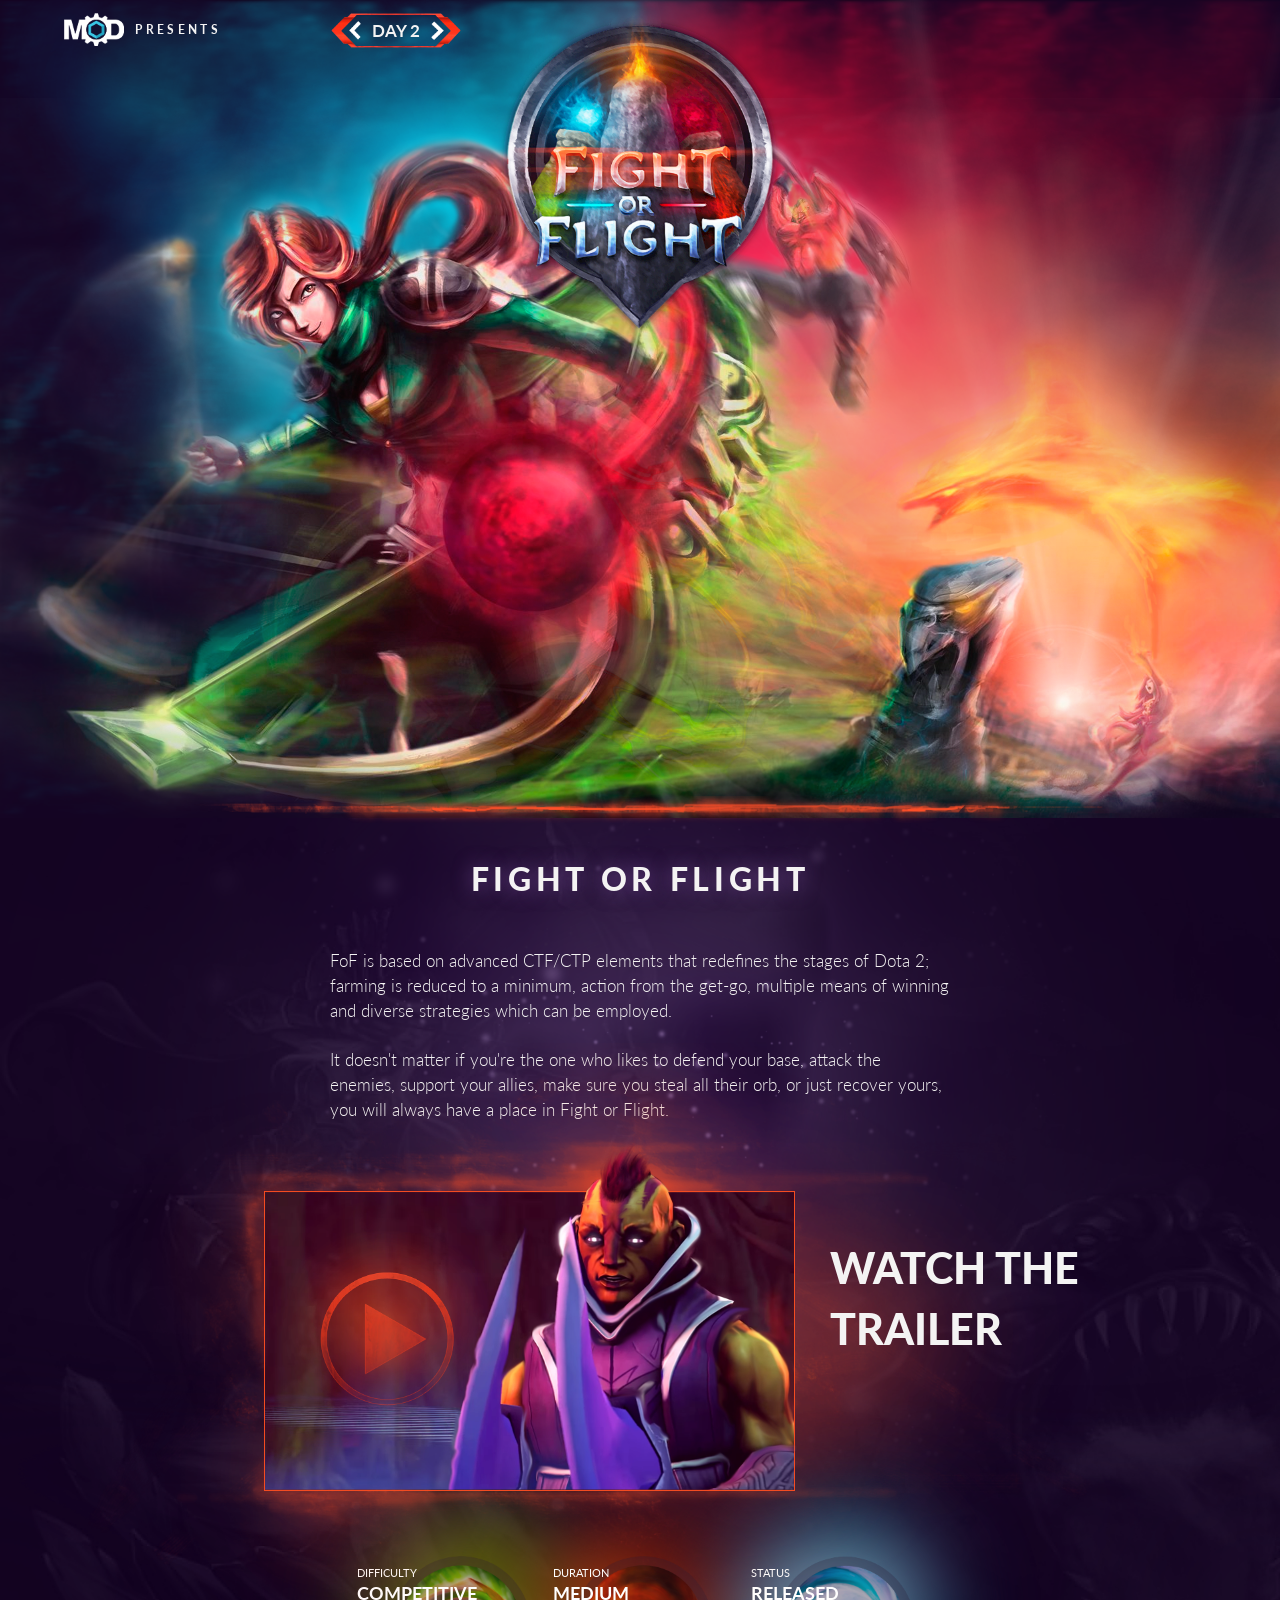
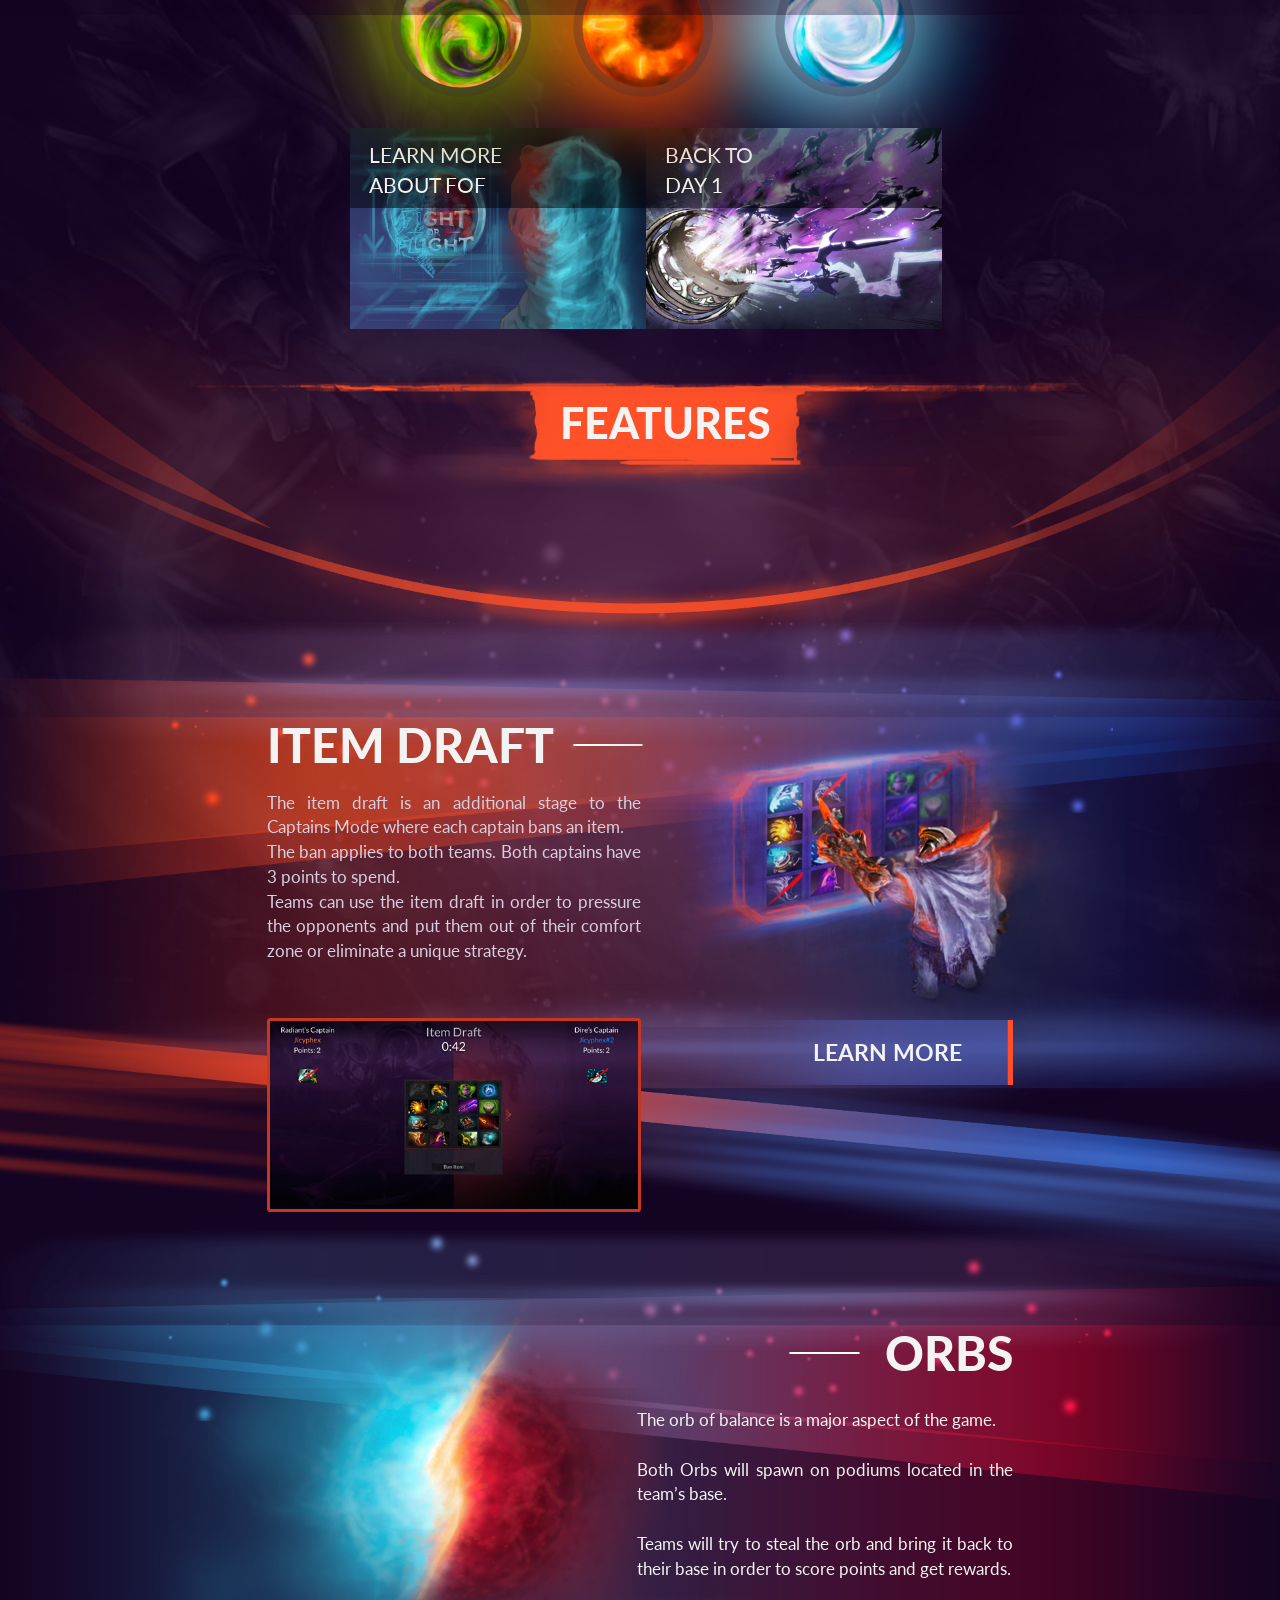
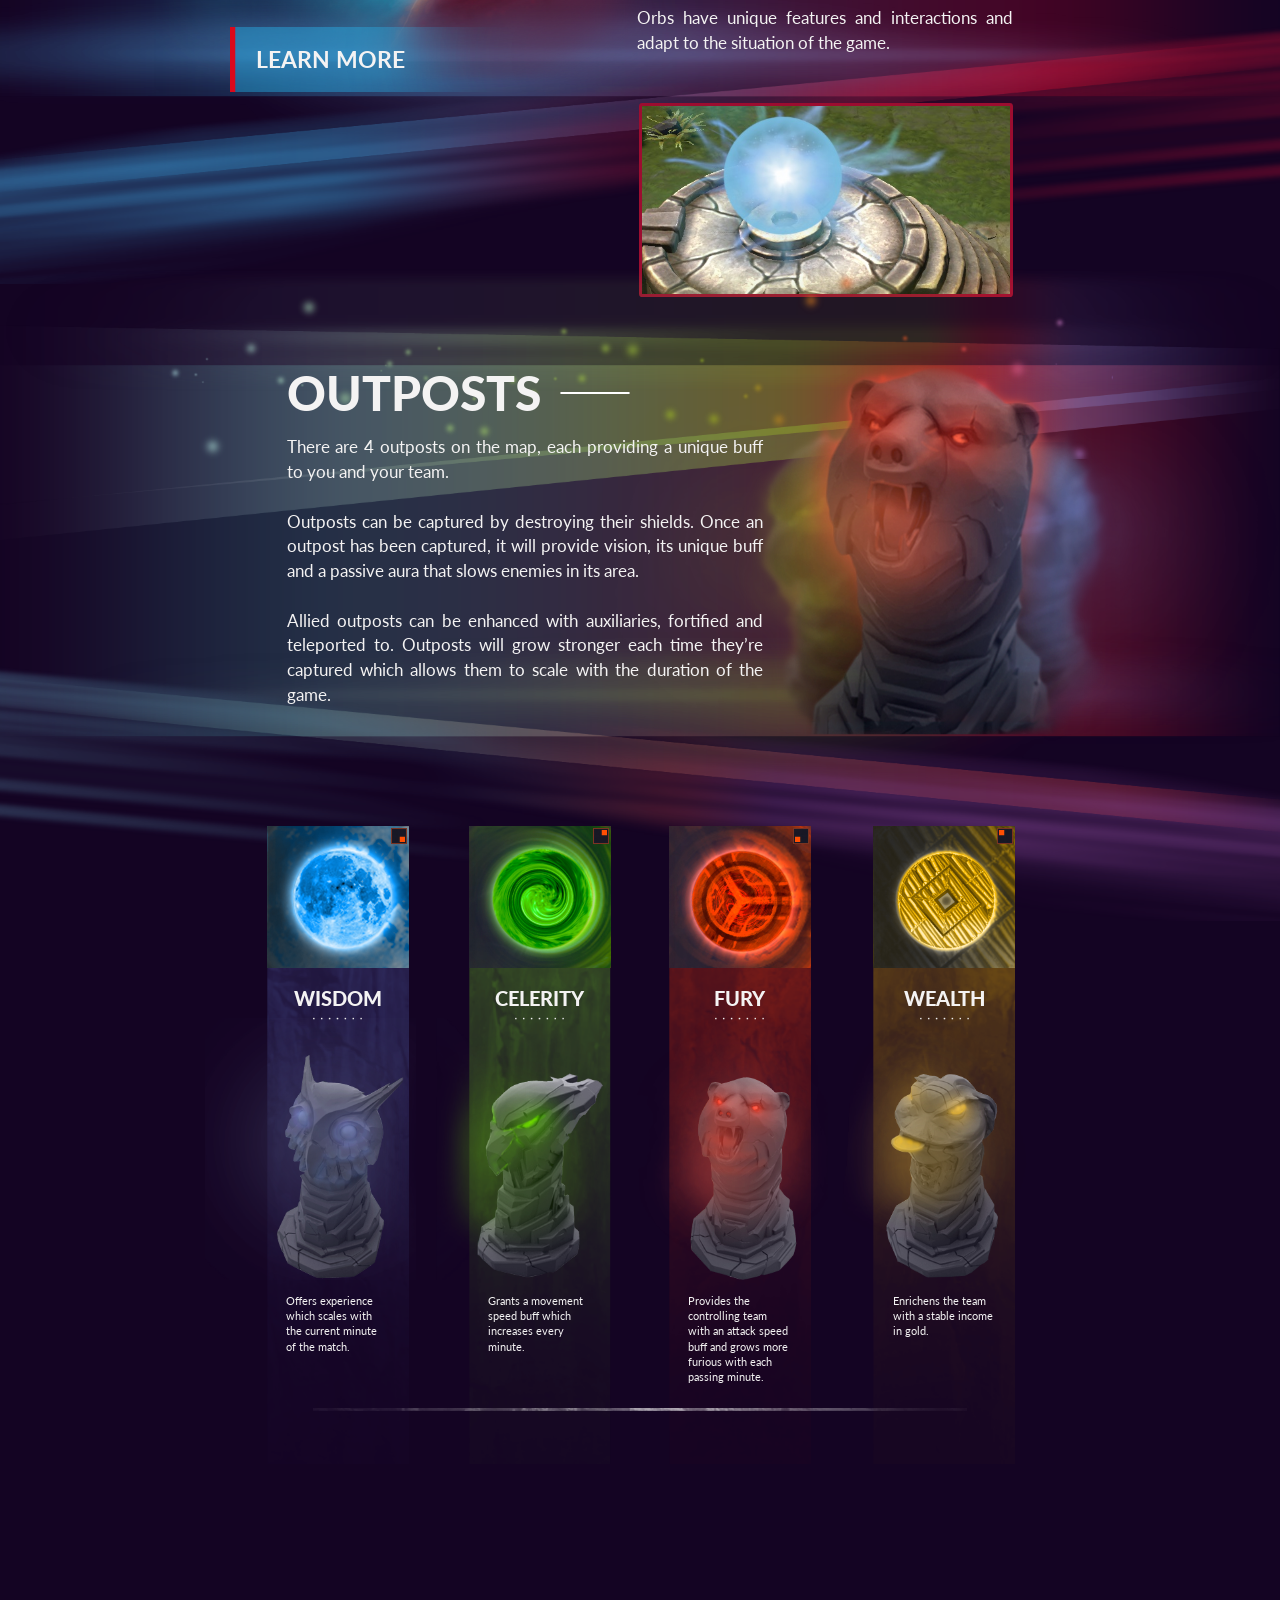
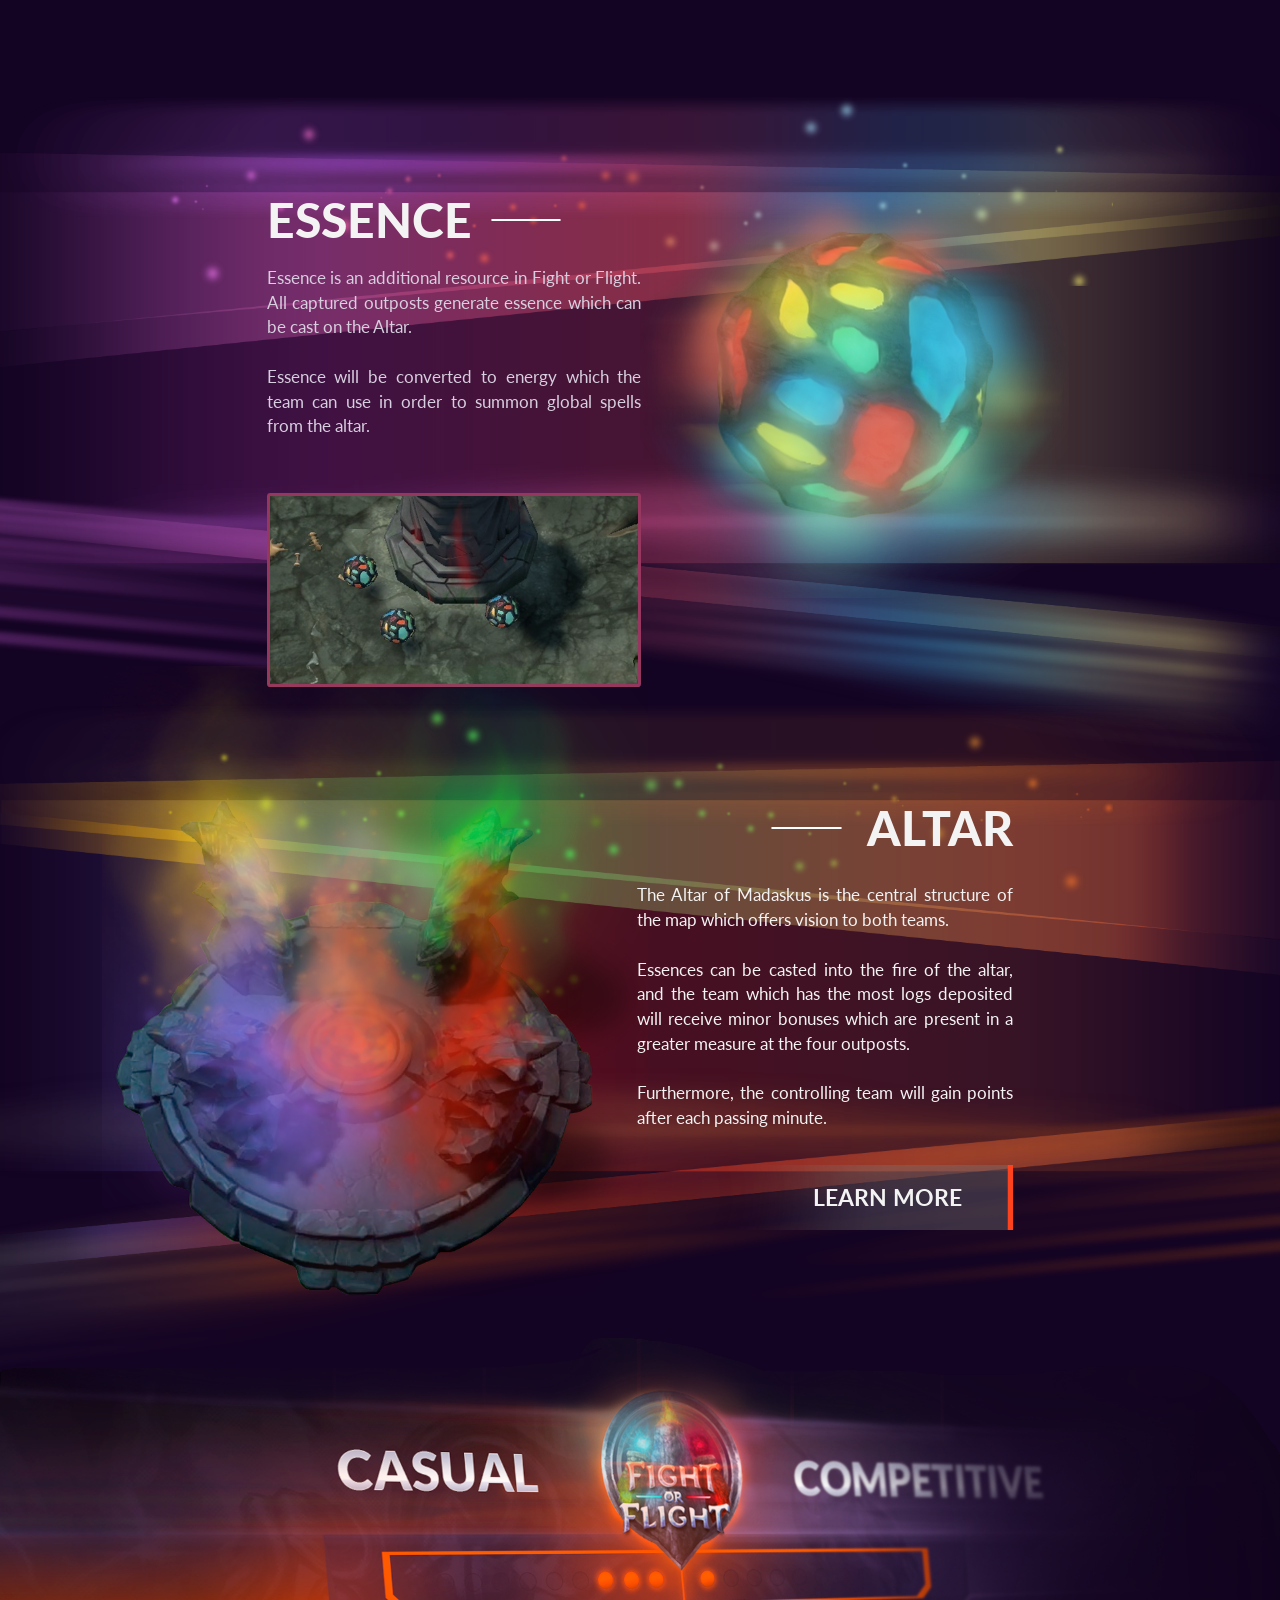
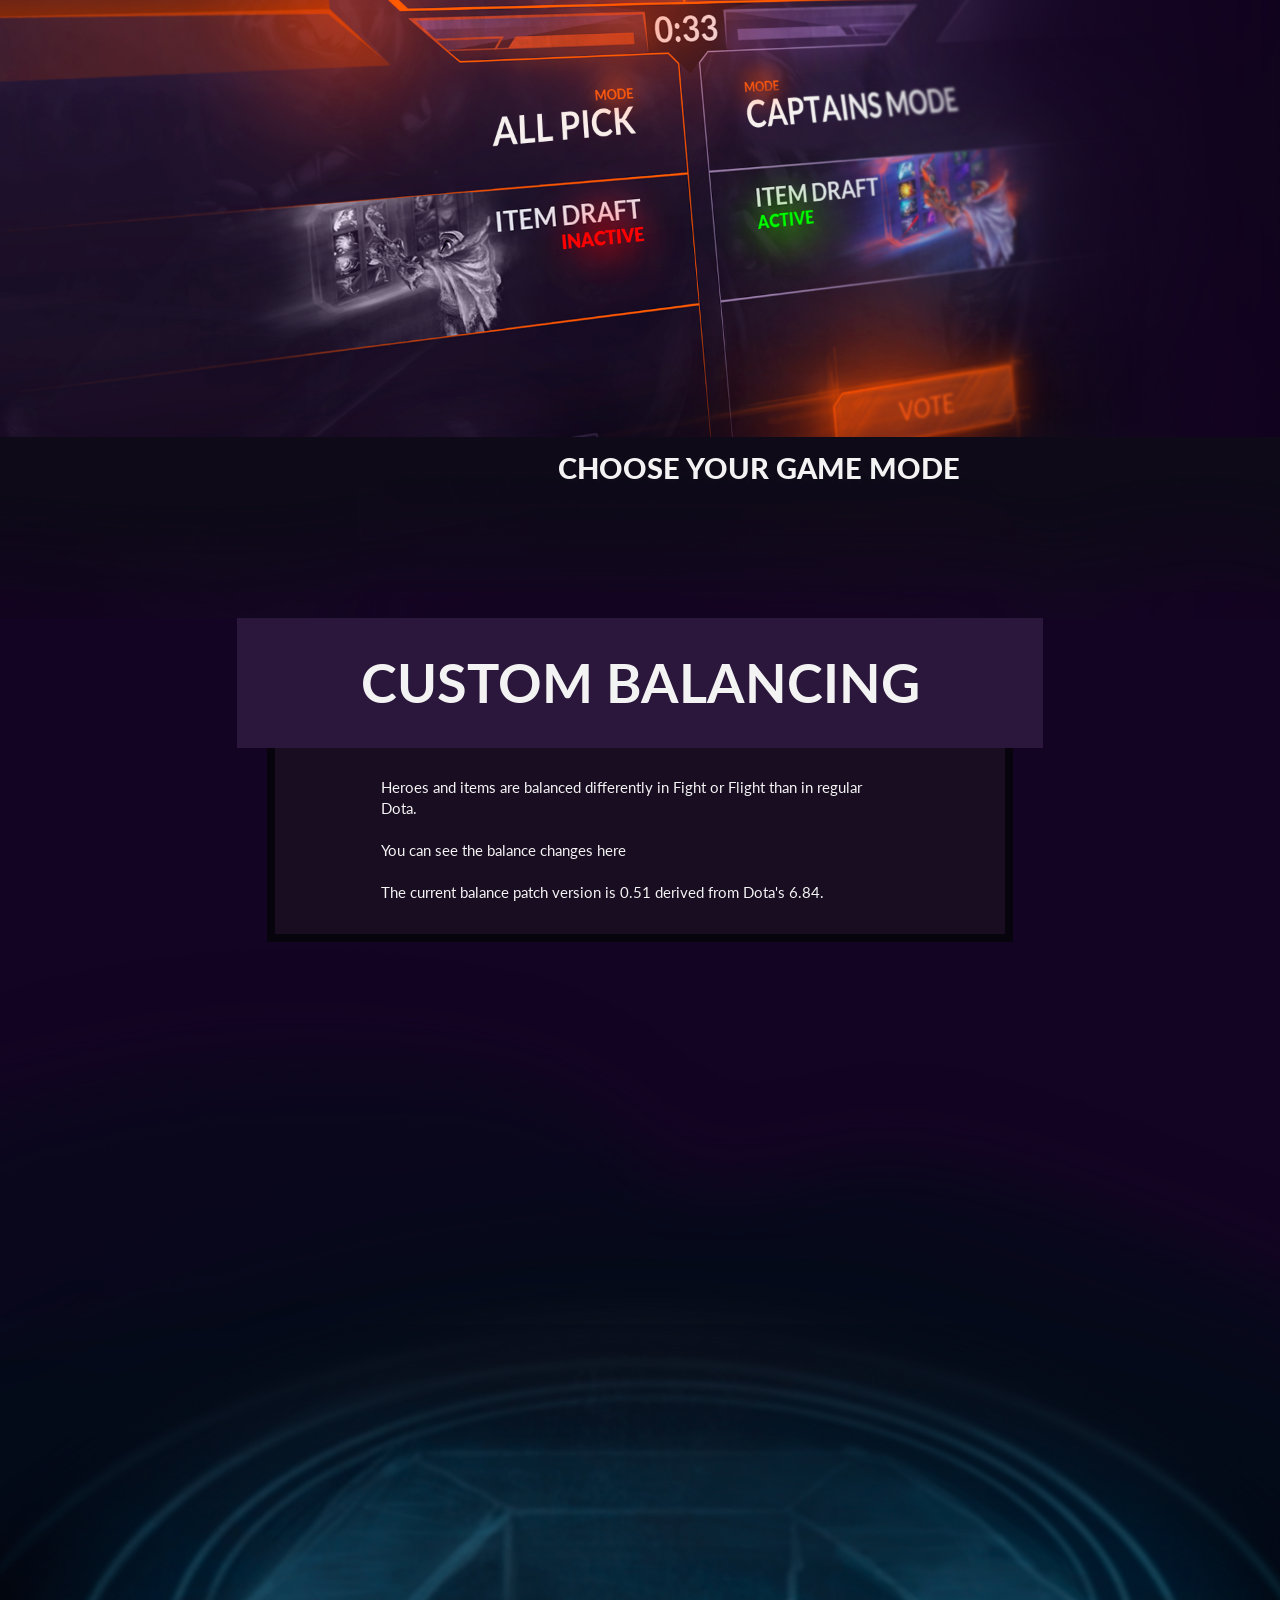
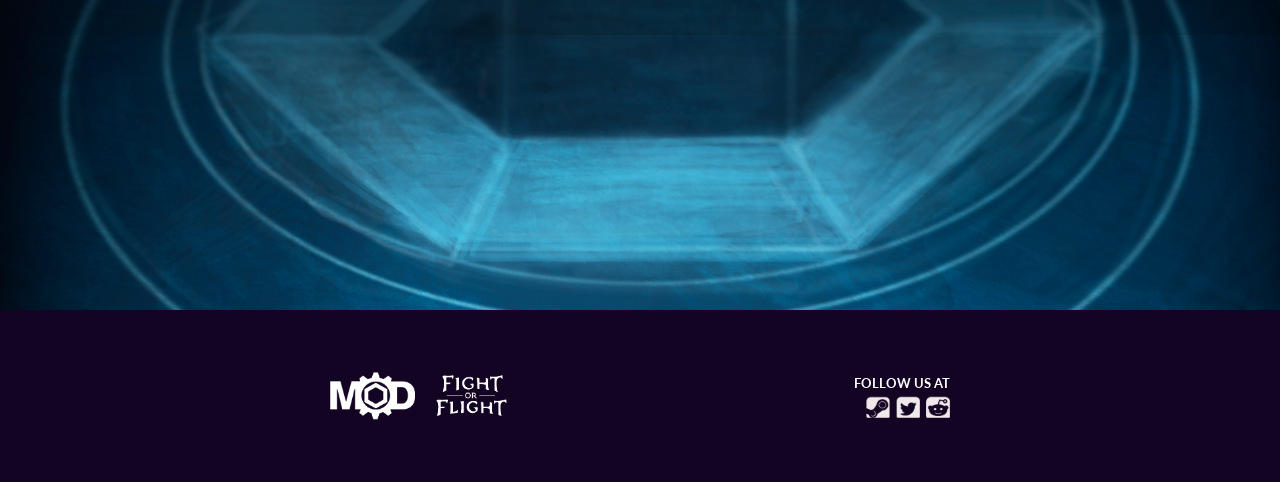
==== commit 6aa9ff70: "Removed outpost info for now" ====
--- a/day2.html
+++ b/day2.html
@@ -23,7 +23,7 @@
 					<div class="left"></div>
 				</div>
 			</a>
-			<a href="/day1.html">
+			<a href="/day3.html">
 				<div class="next">
 					<div class="right"></div>
 				</div>
@@ -188,7 +188,7 @@
 			</div>
 
 			<div class="divider"></div>
-			<div class="info">
+			<!-- <div class="info">
 				Every owned outpost will generate Essences (which are used to fuel the flame of the altar), one unit every 60 
 				seconds.
 				<br/>
@@ -198,7 +198,7 @@
 				<br/>
 				<br/>
 				The outposts will slow enemies by 20% and provide vision in a 900 AoE. Outposts also provide true sight in a 700 AoE around them.
-			</div>
+			</div> -->
 		</div>
 
 		<div id="essence">
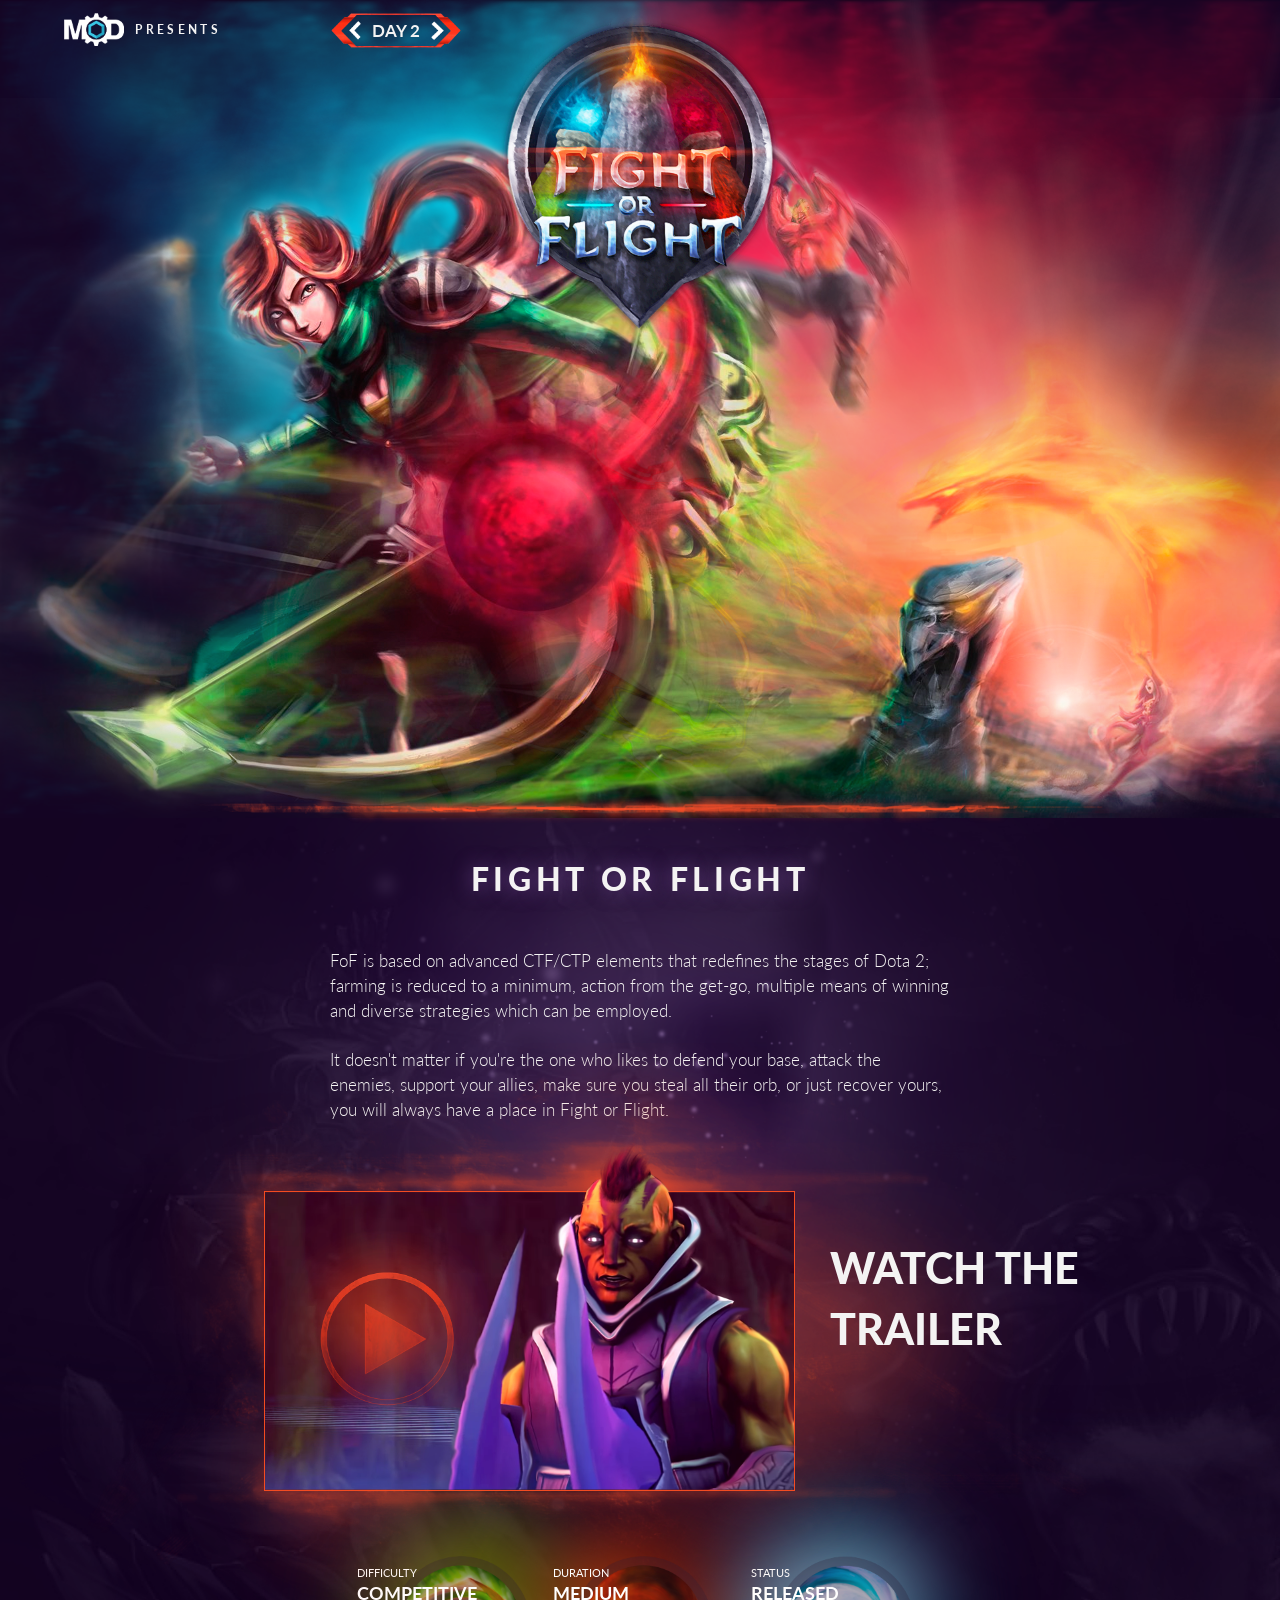
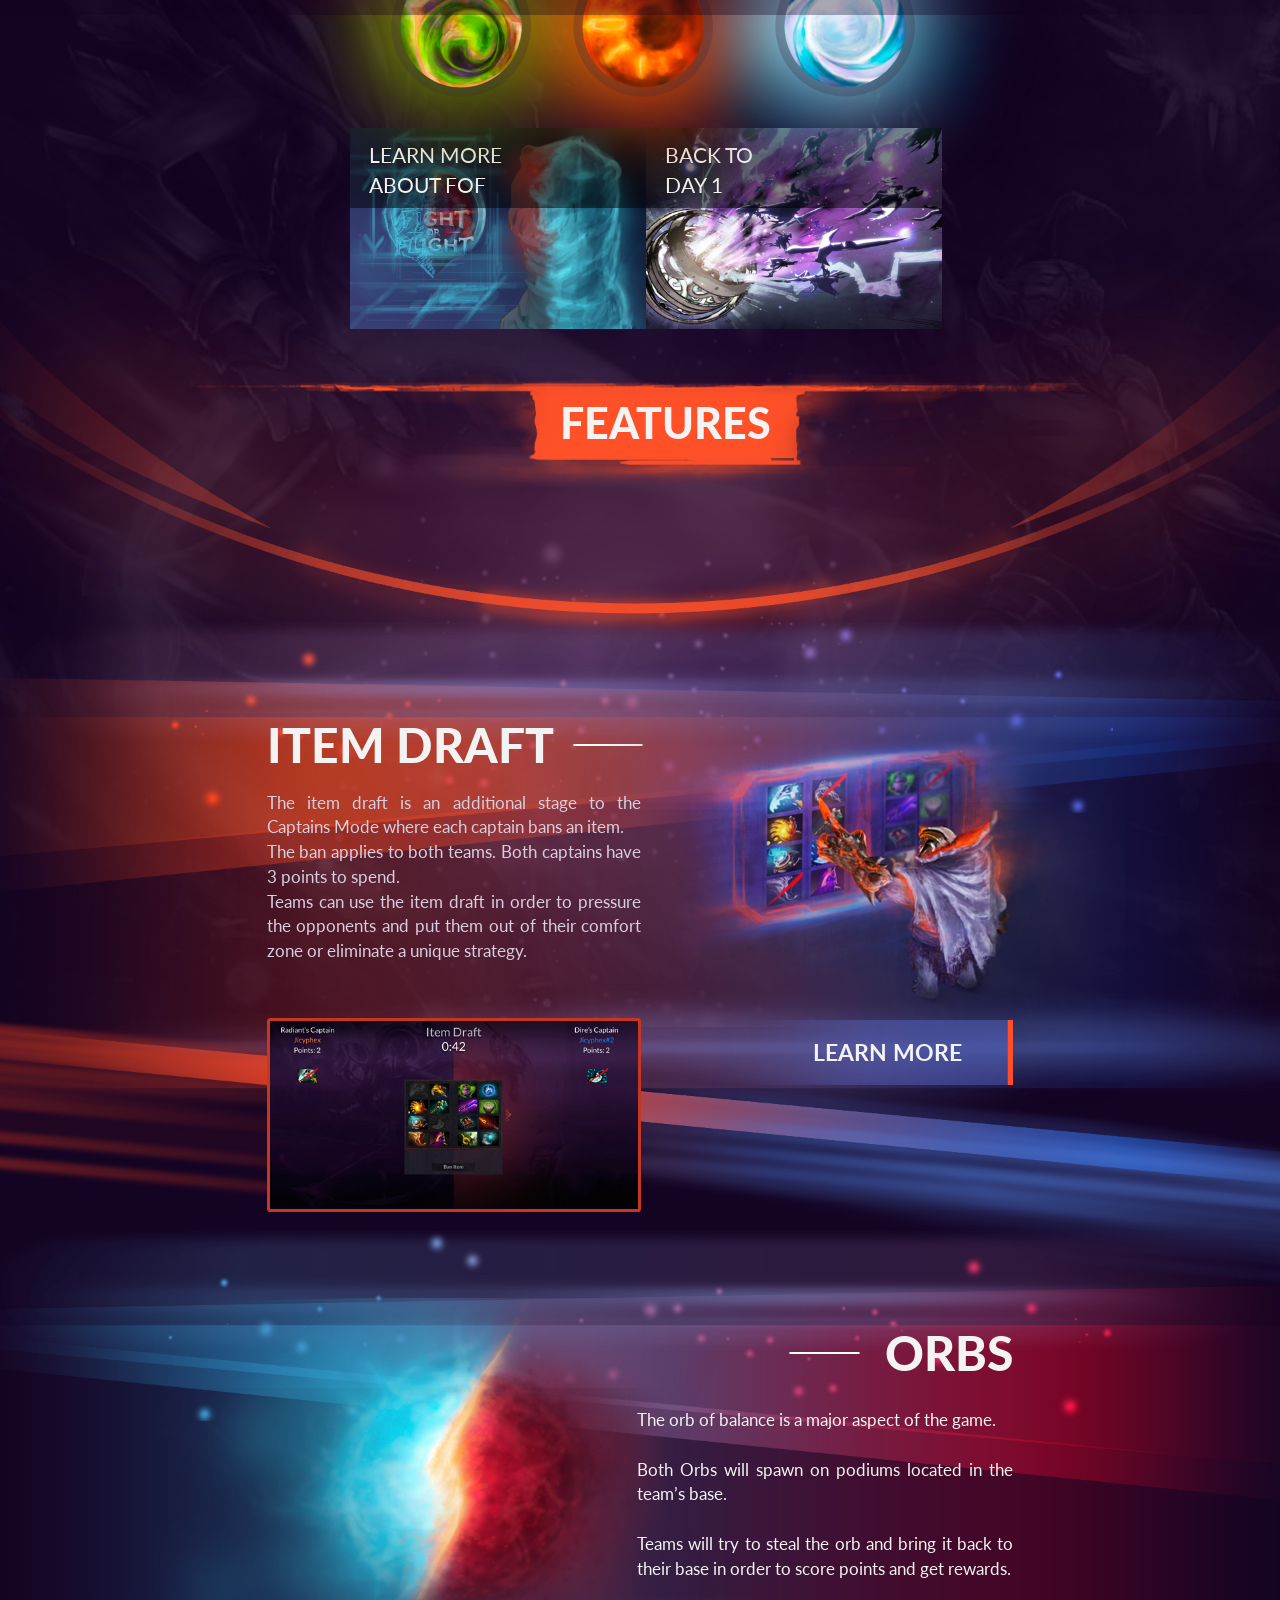
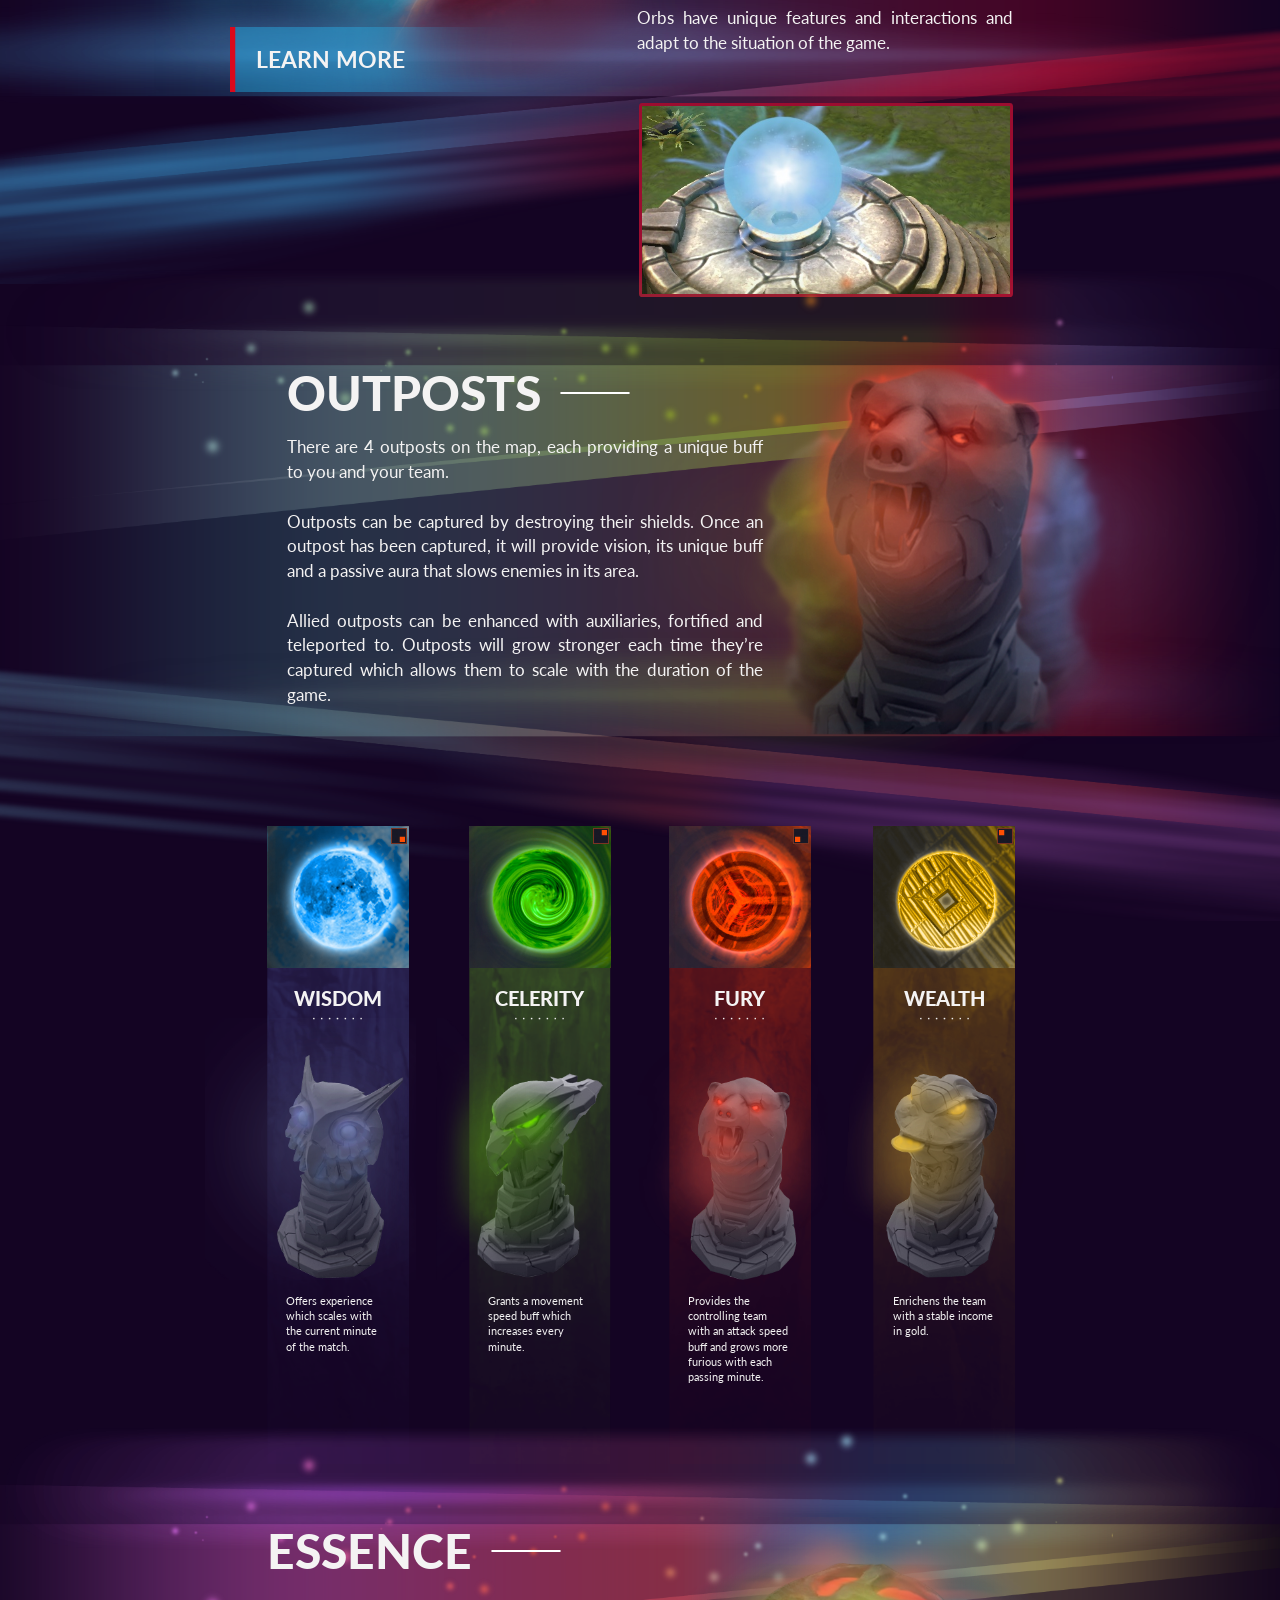
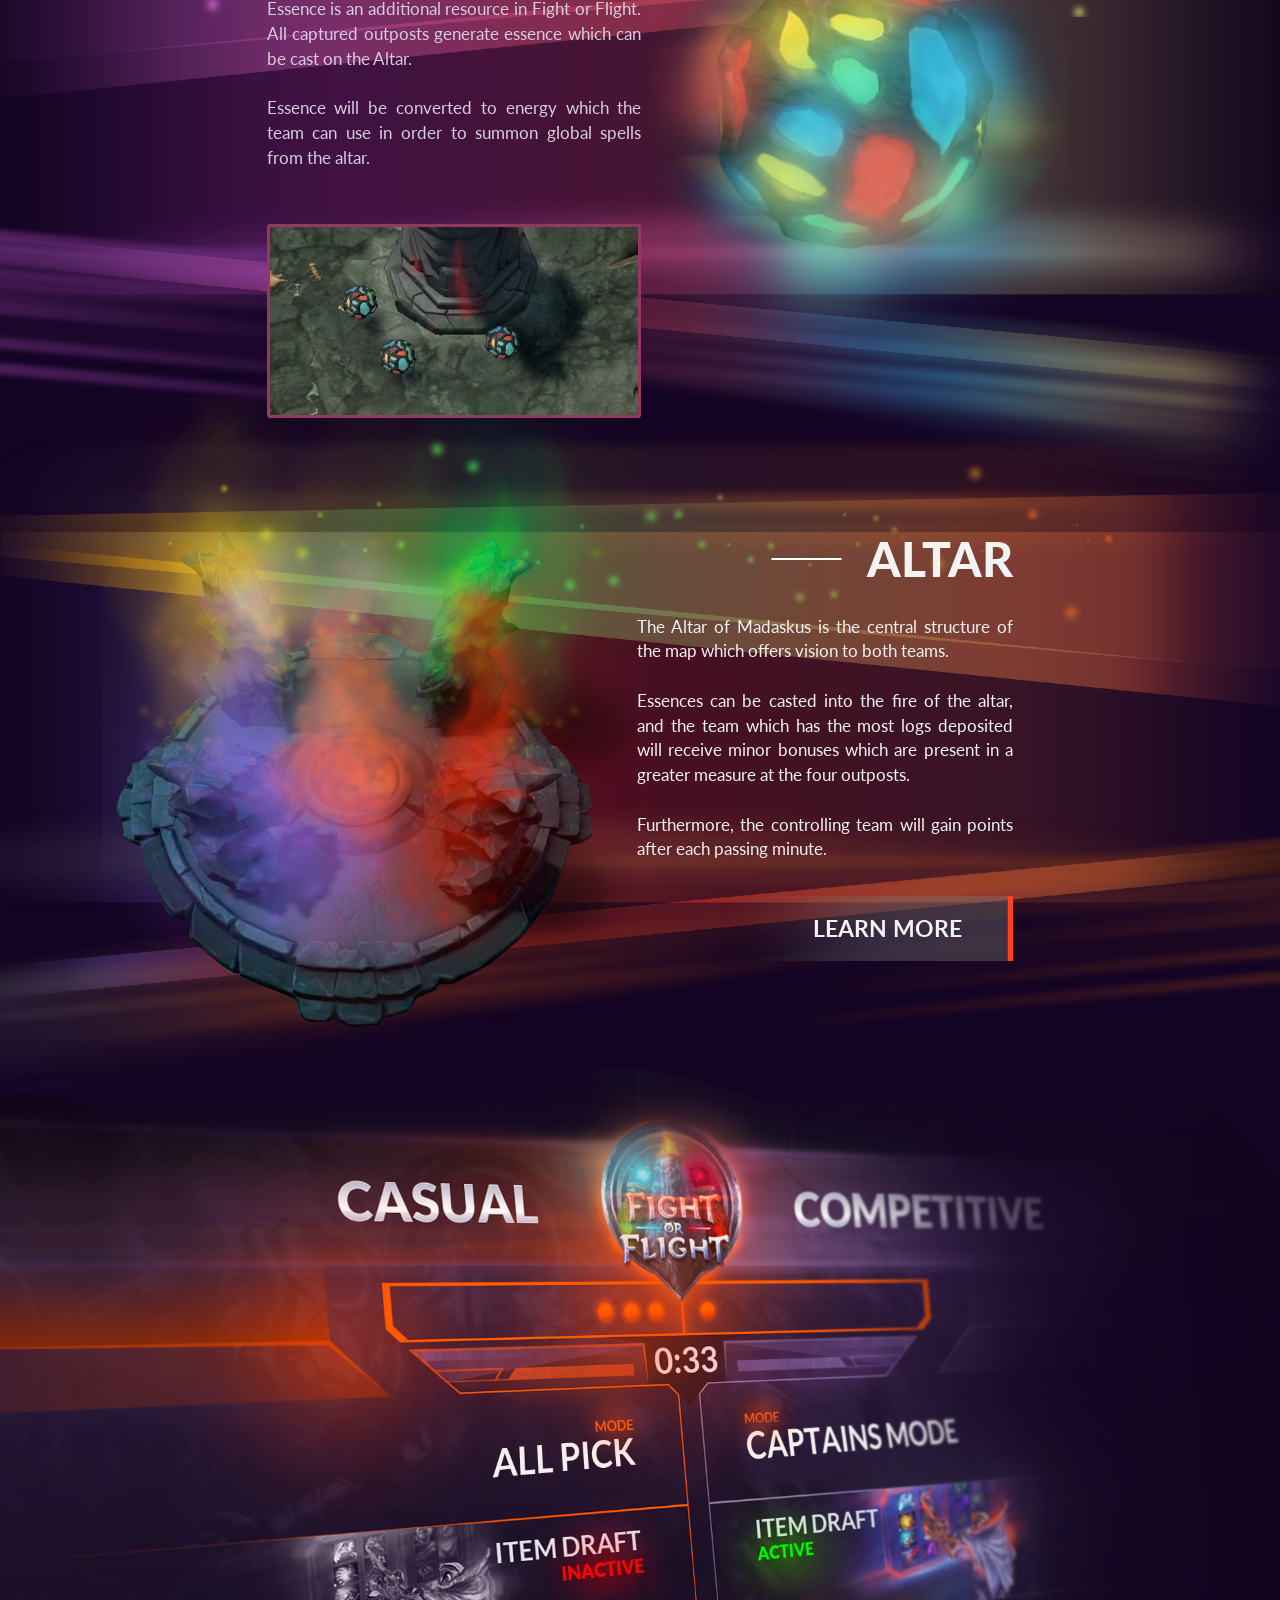
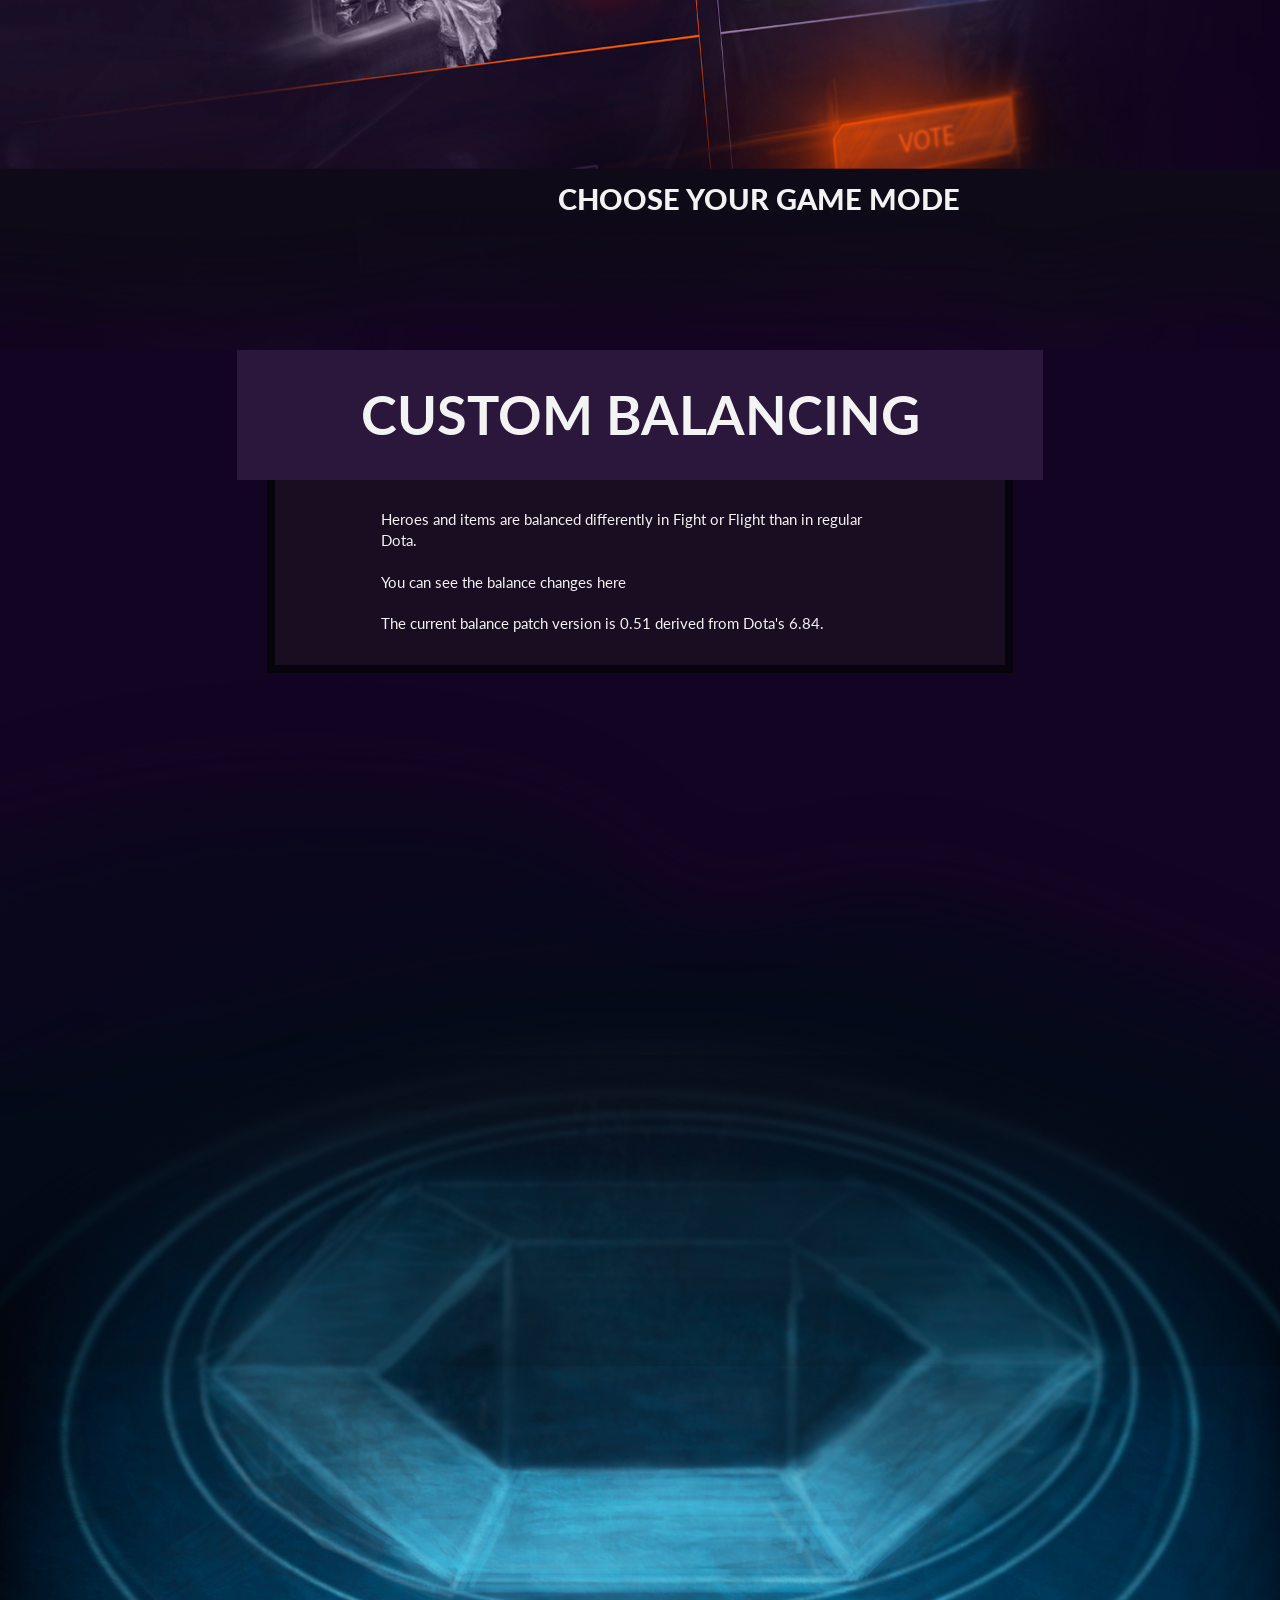
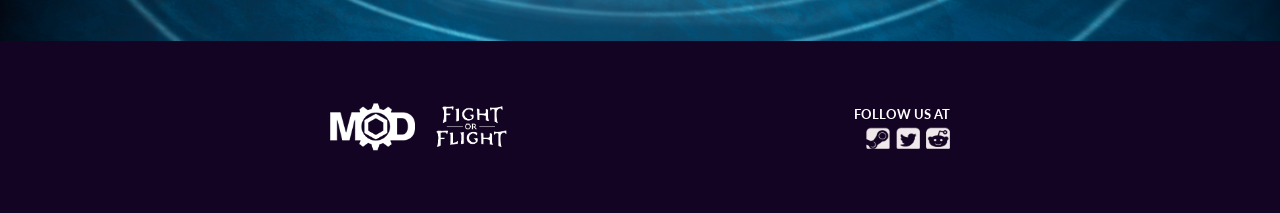
==== commit d1124dab: "Removed black space in day 2 outposts section" ====
--- a/day2.html
+++ b/day2.html
@@ -187,7 +187,7 @@
 				<div class="description">Enrichens the team with a stable income in gold.</div>
 			</div>
 
-			<div class="divider"></div>
+			<!-- <div class="divider"></div> -->
 			<!-- <div class="info">
 				Every owned outpost will generate Essences (which are used to fuel the flame of the altar), one unit every 60 
 				seconds.
--- a/css/day2.css
+++ b/css/day2.css
@@ -714,7 +714,7 @@
 #outposts{
 	position: relative;
 	width: 100%;
-	height: 104vw;
+	height: 83vw;
 	top: 1.5vw;
 }
 
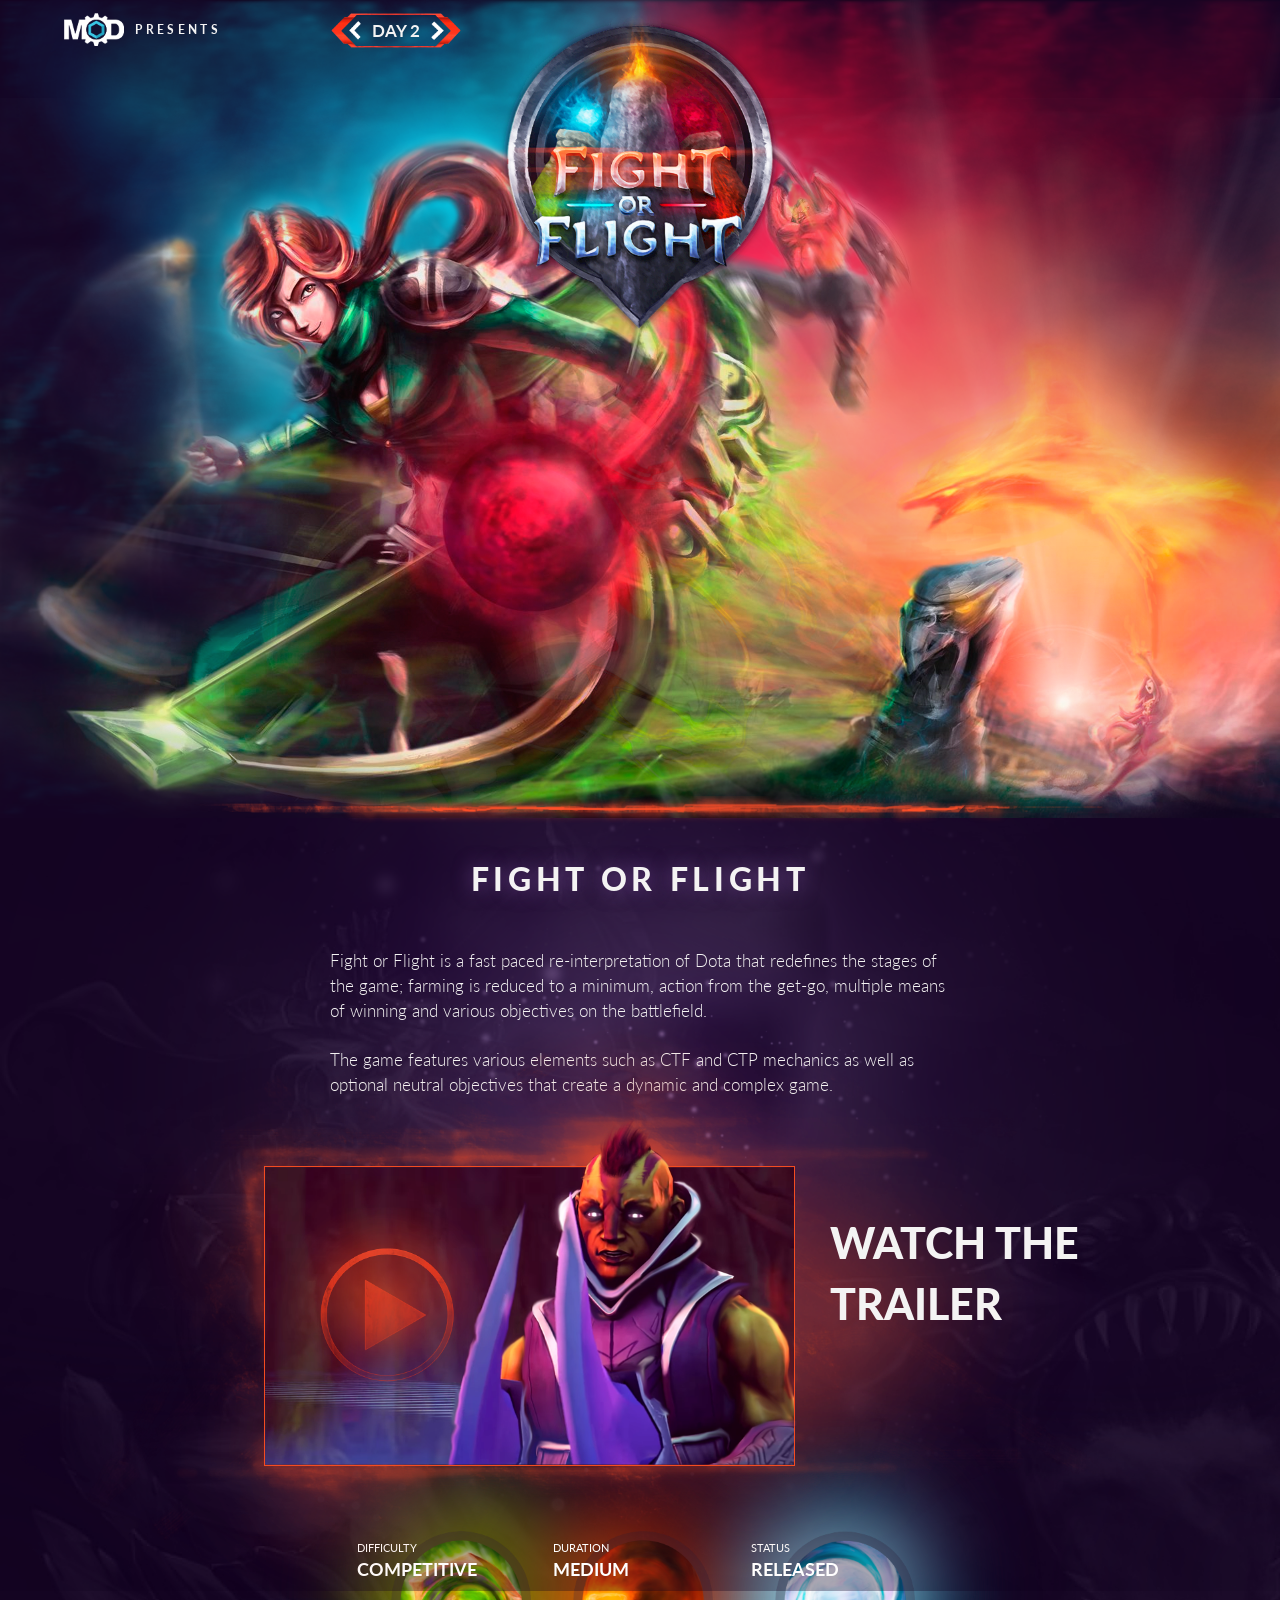
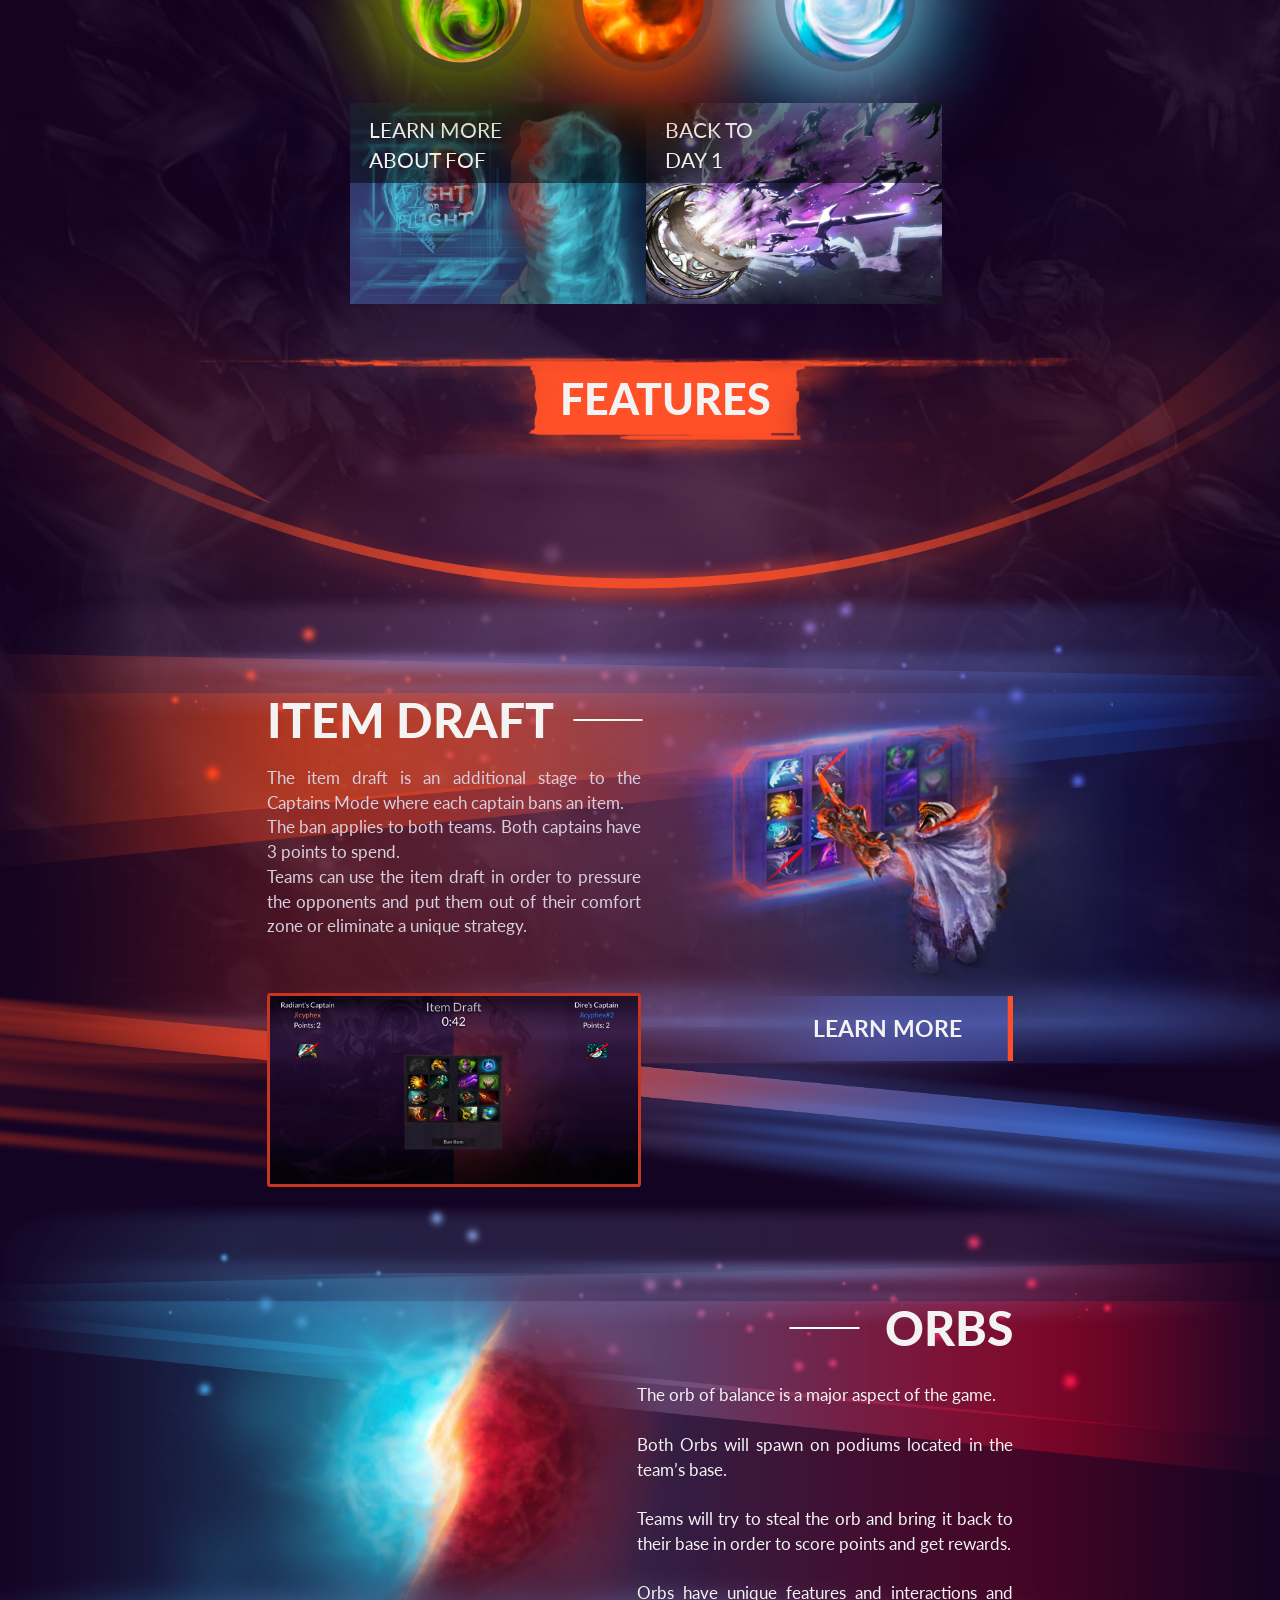
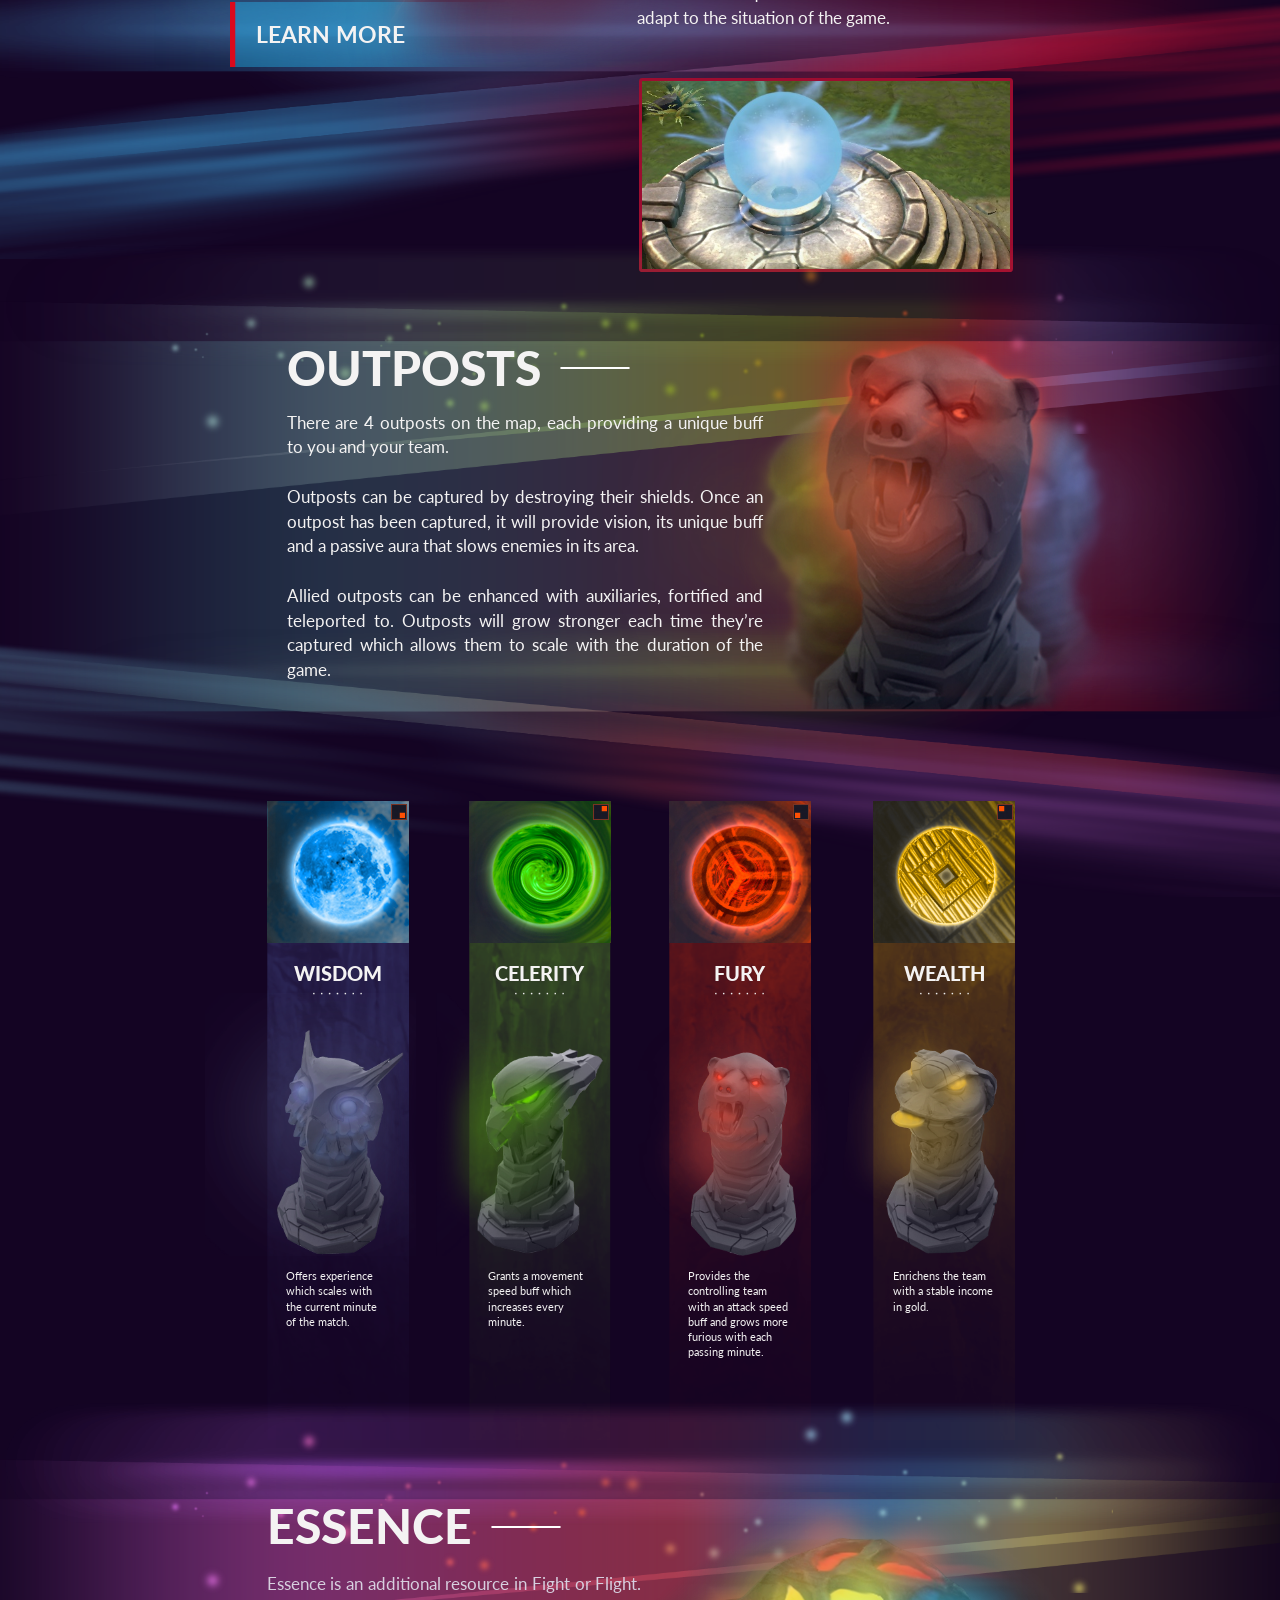
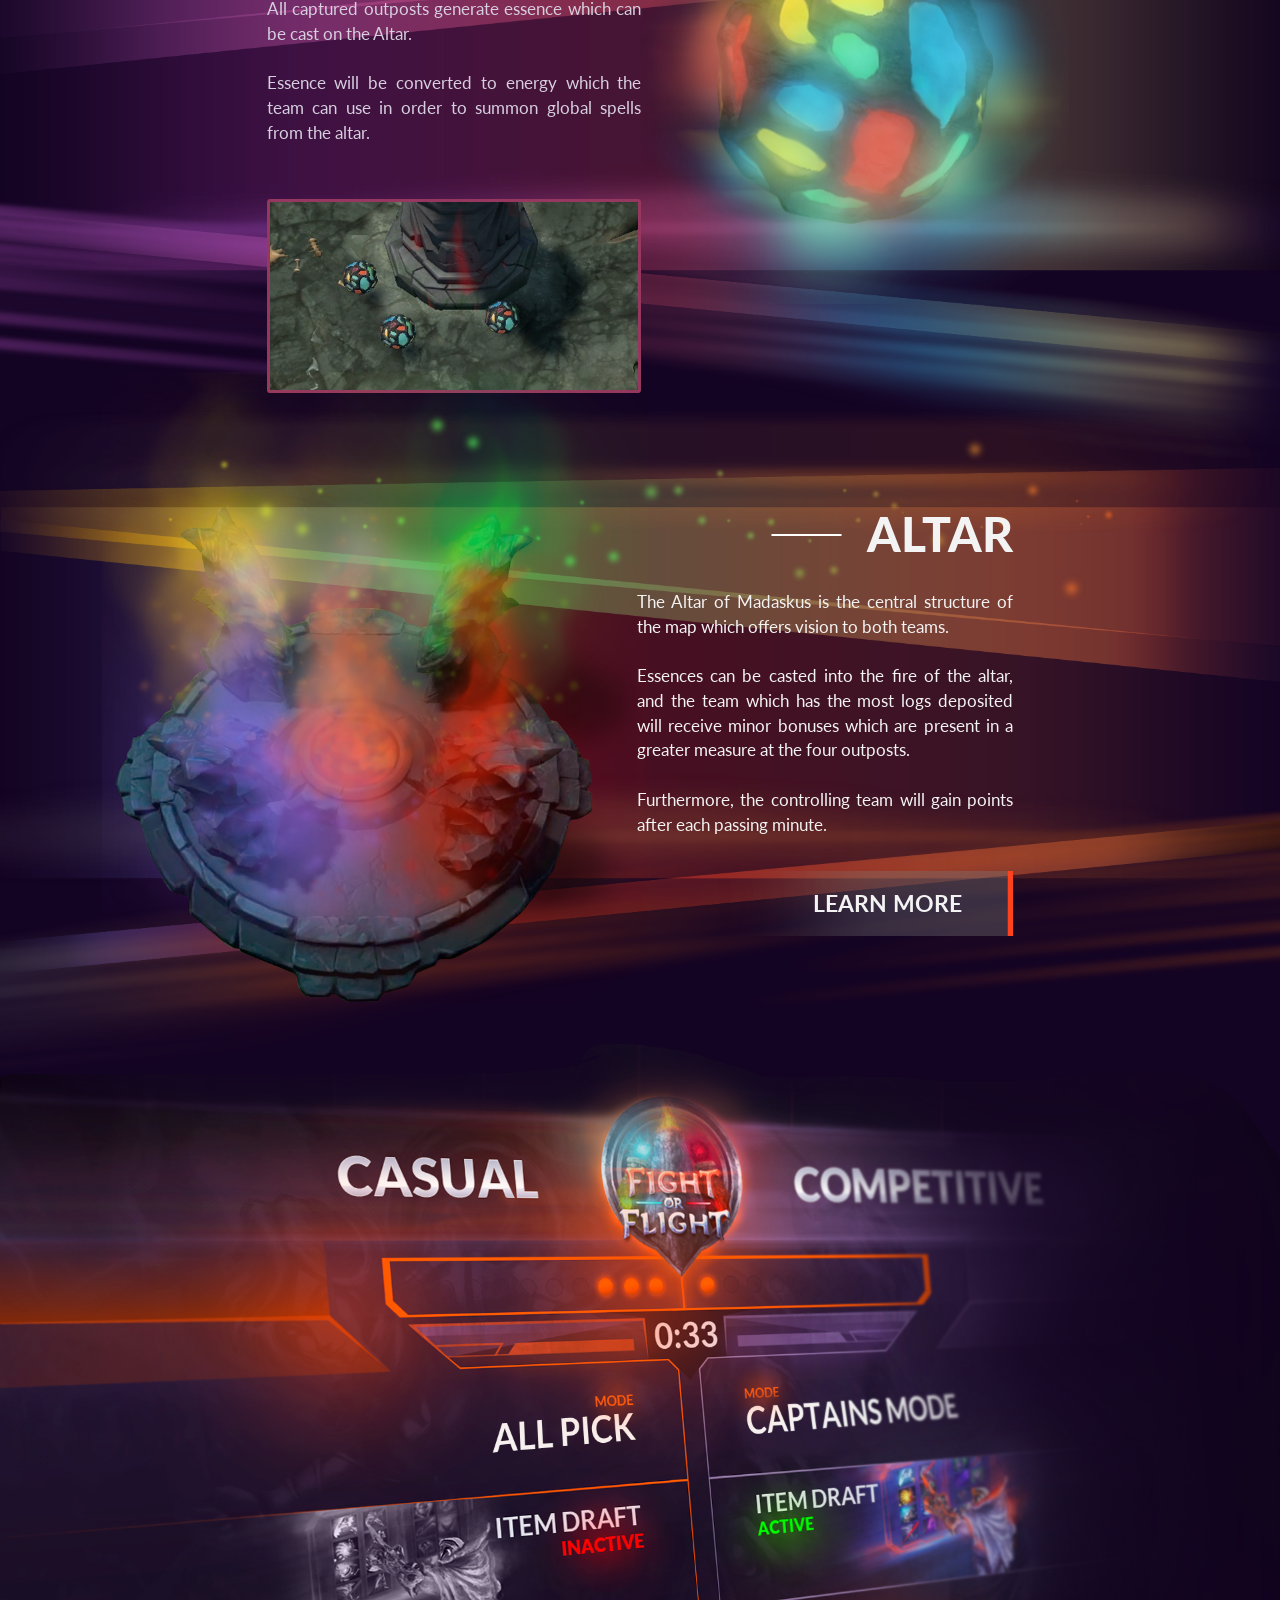
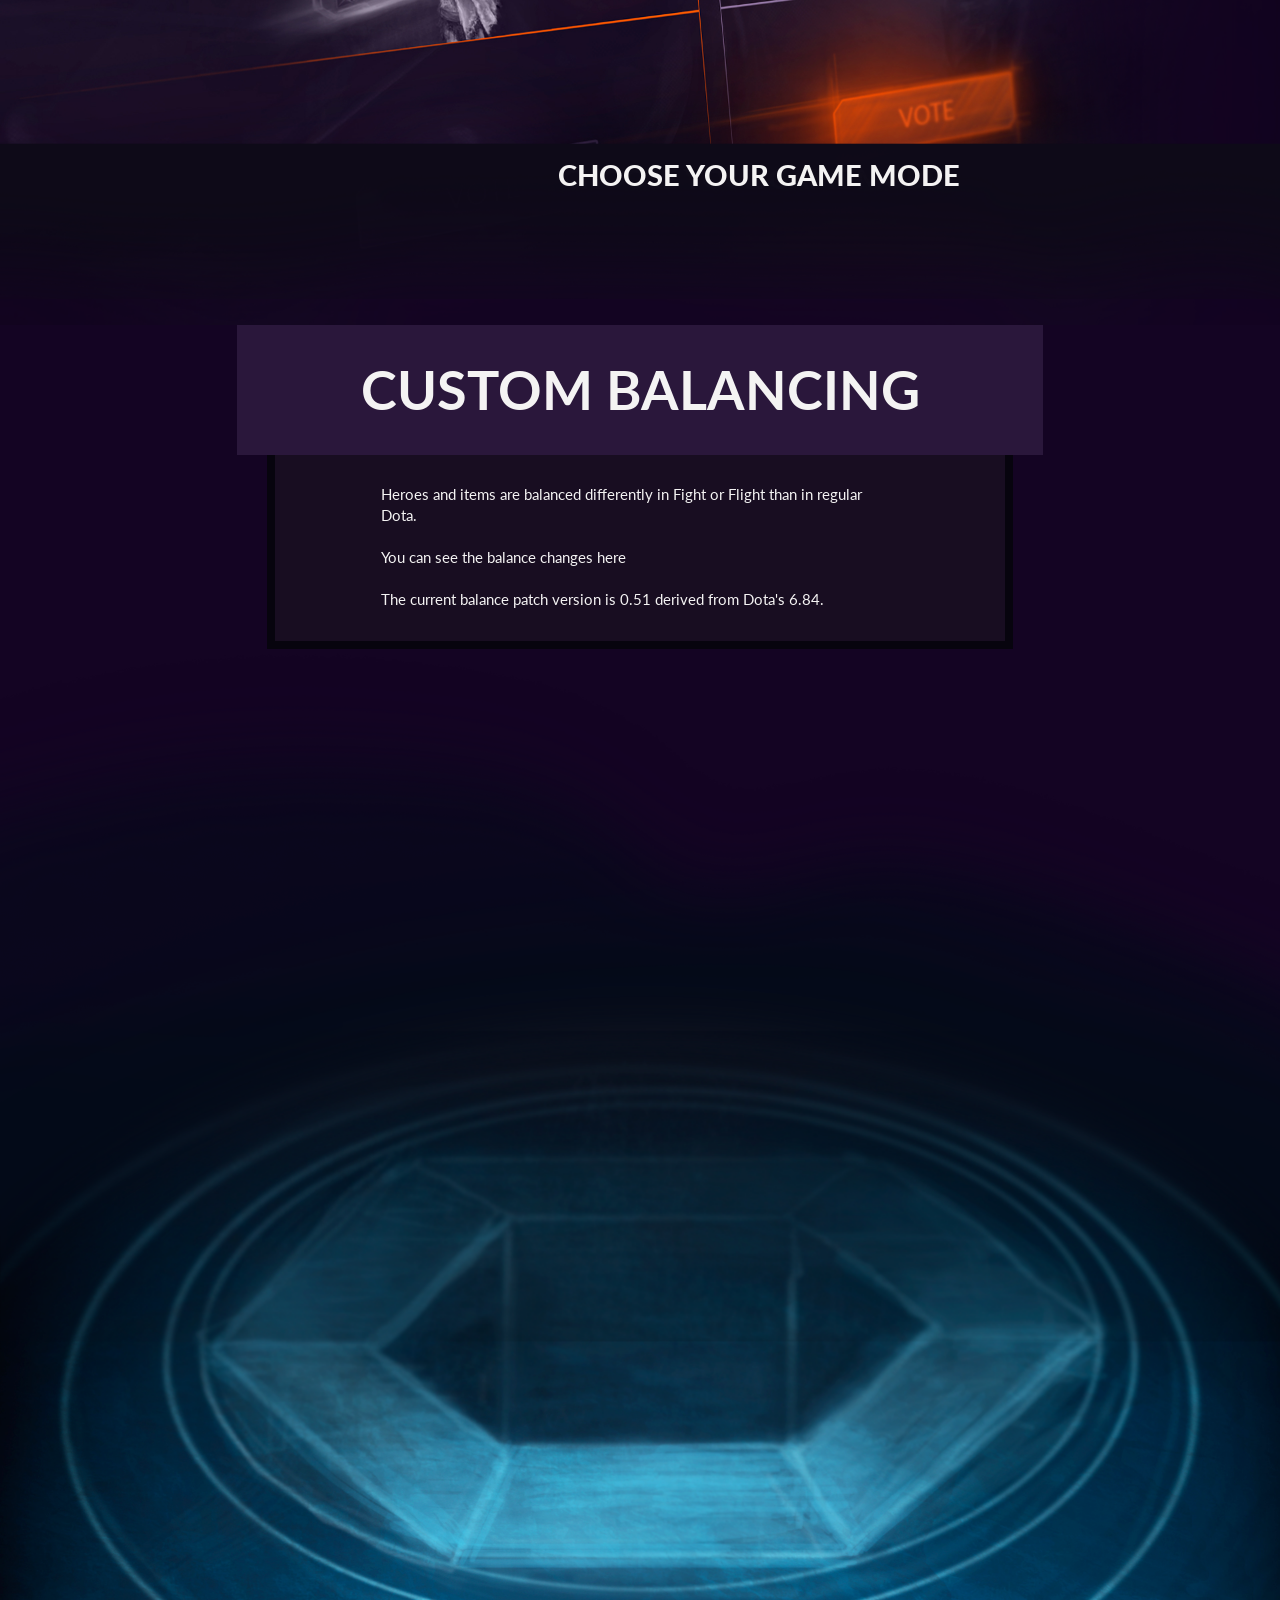
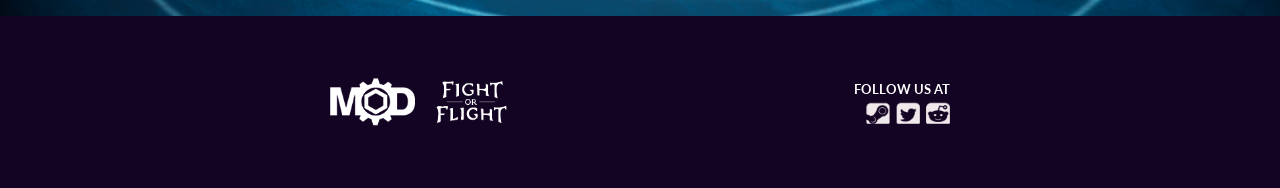
==== commit 35319201: "moved Exodus page to day3.html" ====
--- a/day2.html
+++ b/day2.html
@@ -18,7 +18,7 @@
 		<div class="presents-text">Presents</div>
 		<div id="nav">
 			<div class="text">Day 2</div>
-			<a href="/day1.html">
+			<a href="#">
 				<div class="prev">
 					<div class="left"></div>
 				</div>
@@ -35,11 +35,10 @@
 	<div id="main">
 		<div class="title">Fight or Flight</div>
 		<div class="description">
-			FoF is based on advanced CTF/CTP elements that redefines the stages of Dota 2; farming is reduced to a minimum, action from the get-go, multiple means of winning and diverse strategies which can be employed.
+			Fight or Flight is a fast paced re-interpretation of Dota that redefines the stages of the game; farming is reduced to a minimum, action from the get-go, multiple means of winning and various objectives on the battlefield.
 			<br/>
 			<br/>
-			It doesn't matter if you're the one who likes to defend your base, attack the 
-			enemies, support your allies, make sure you steal all their orb, or just recover yours, you will always have a place in Fight or Flight.
+			The game features various elements such as CTF and CTP mechanics as well as optional neutral objectives that create a dynamic and complex game.
 		</div>
 		
 		<div id="trailer">
